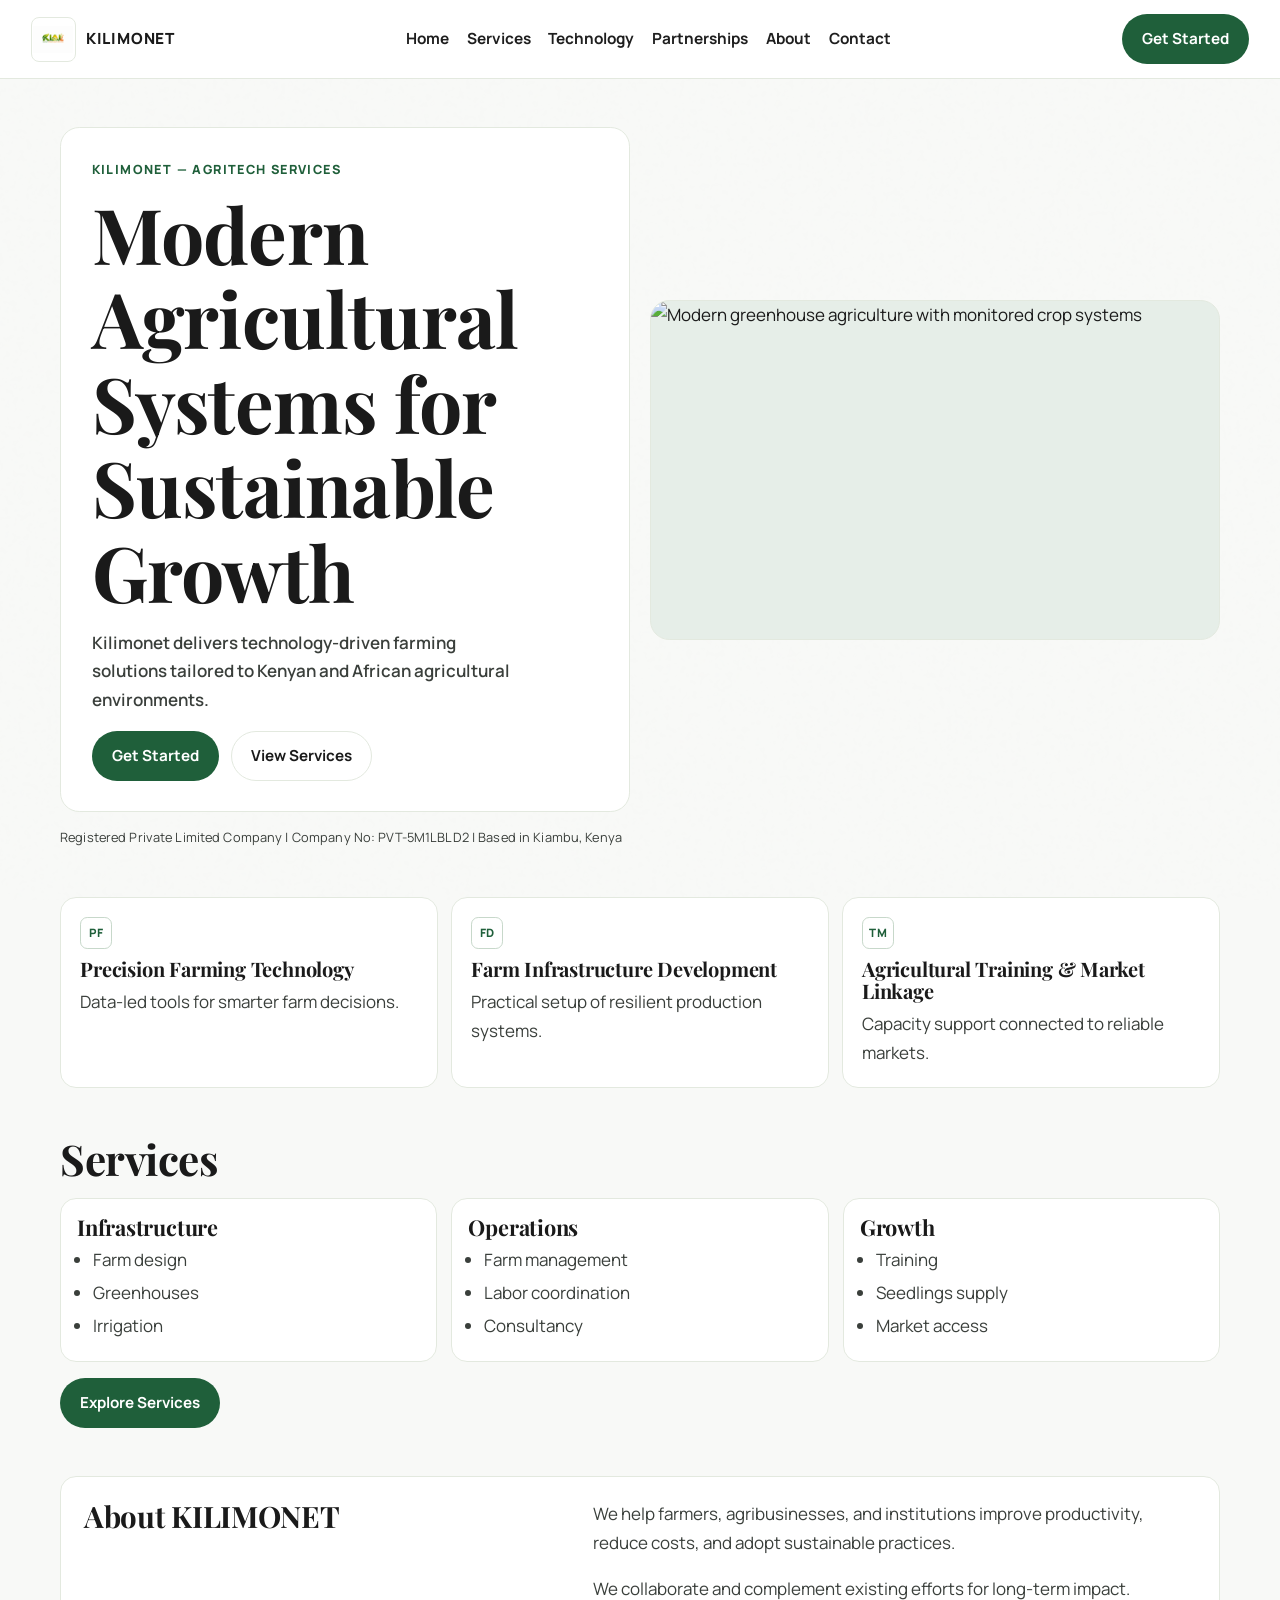
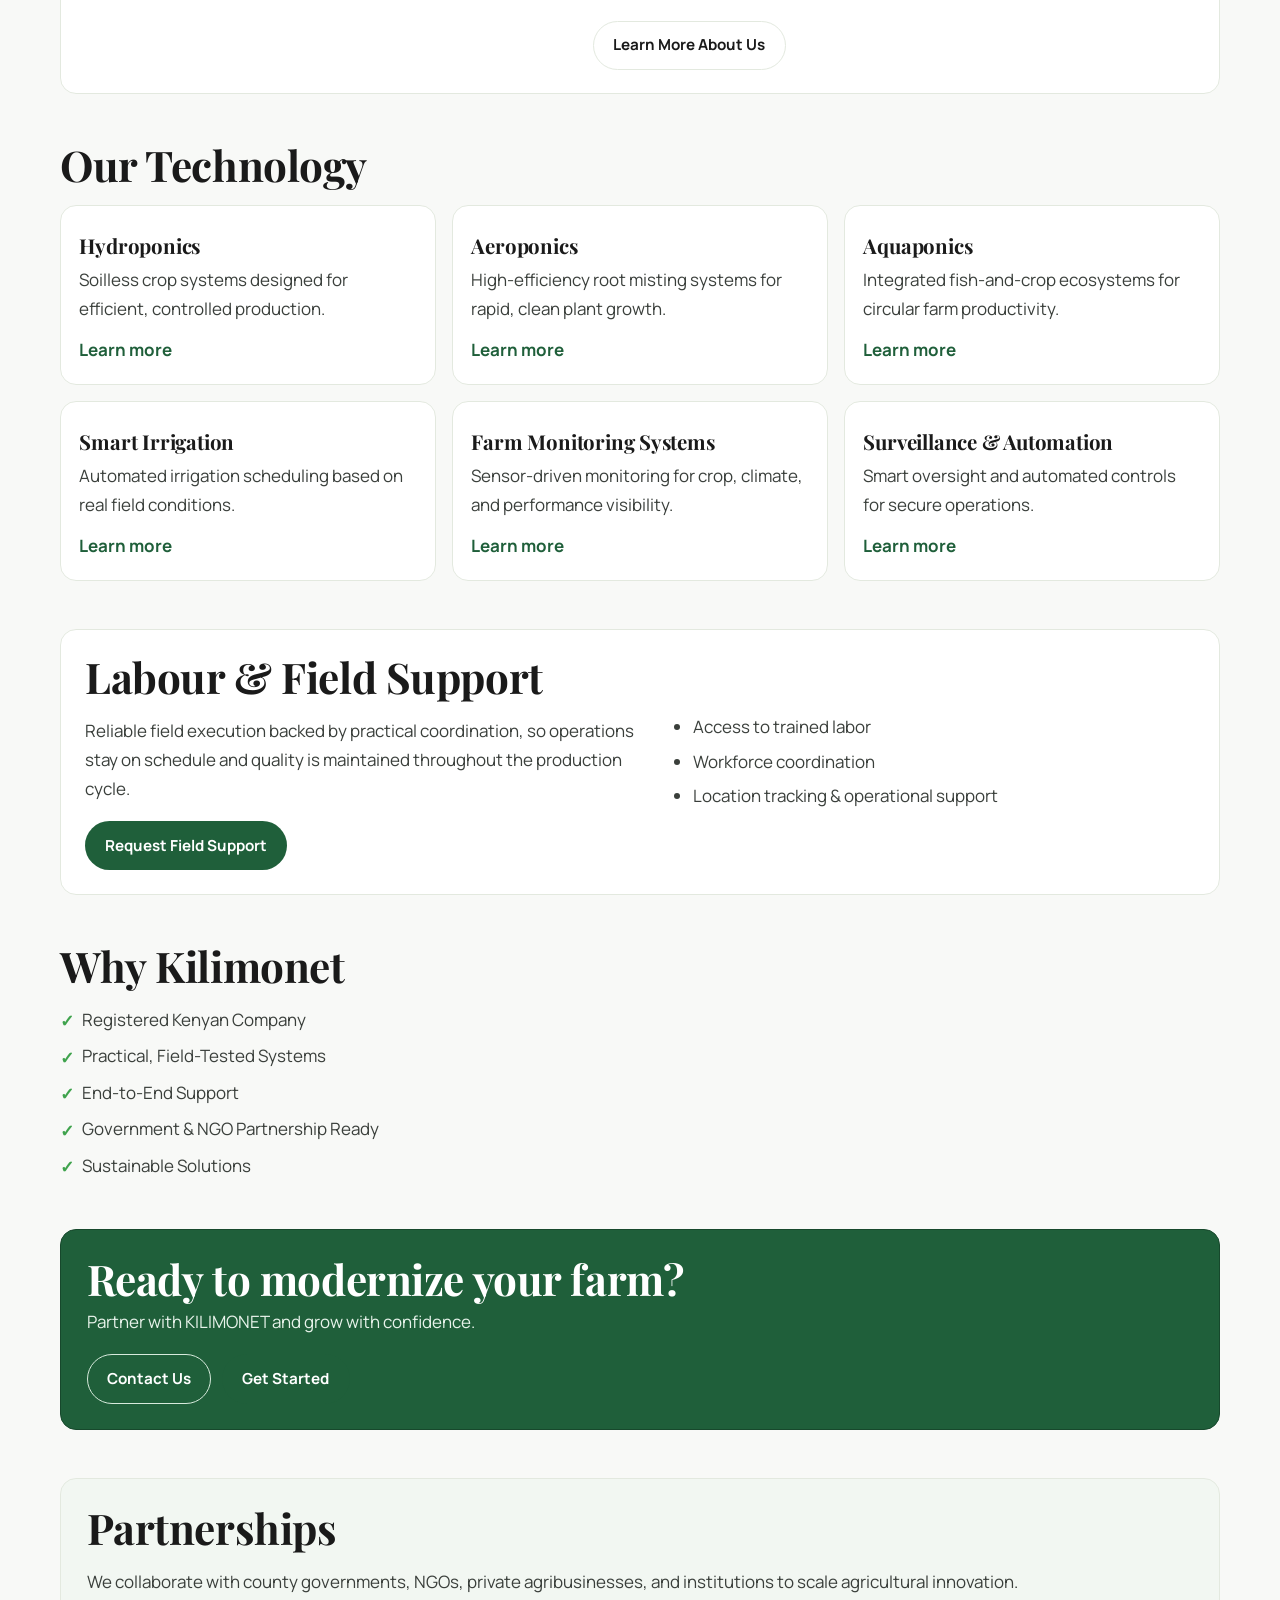
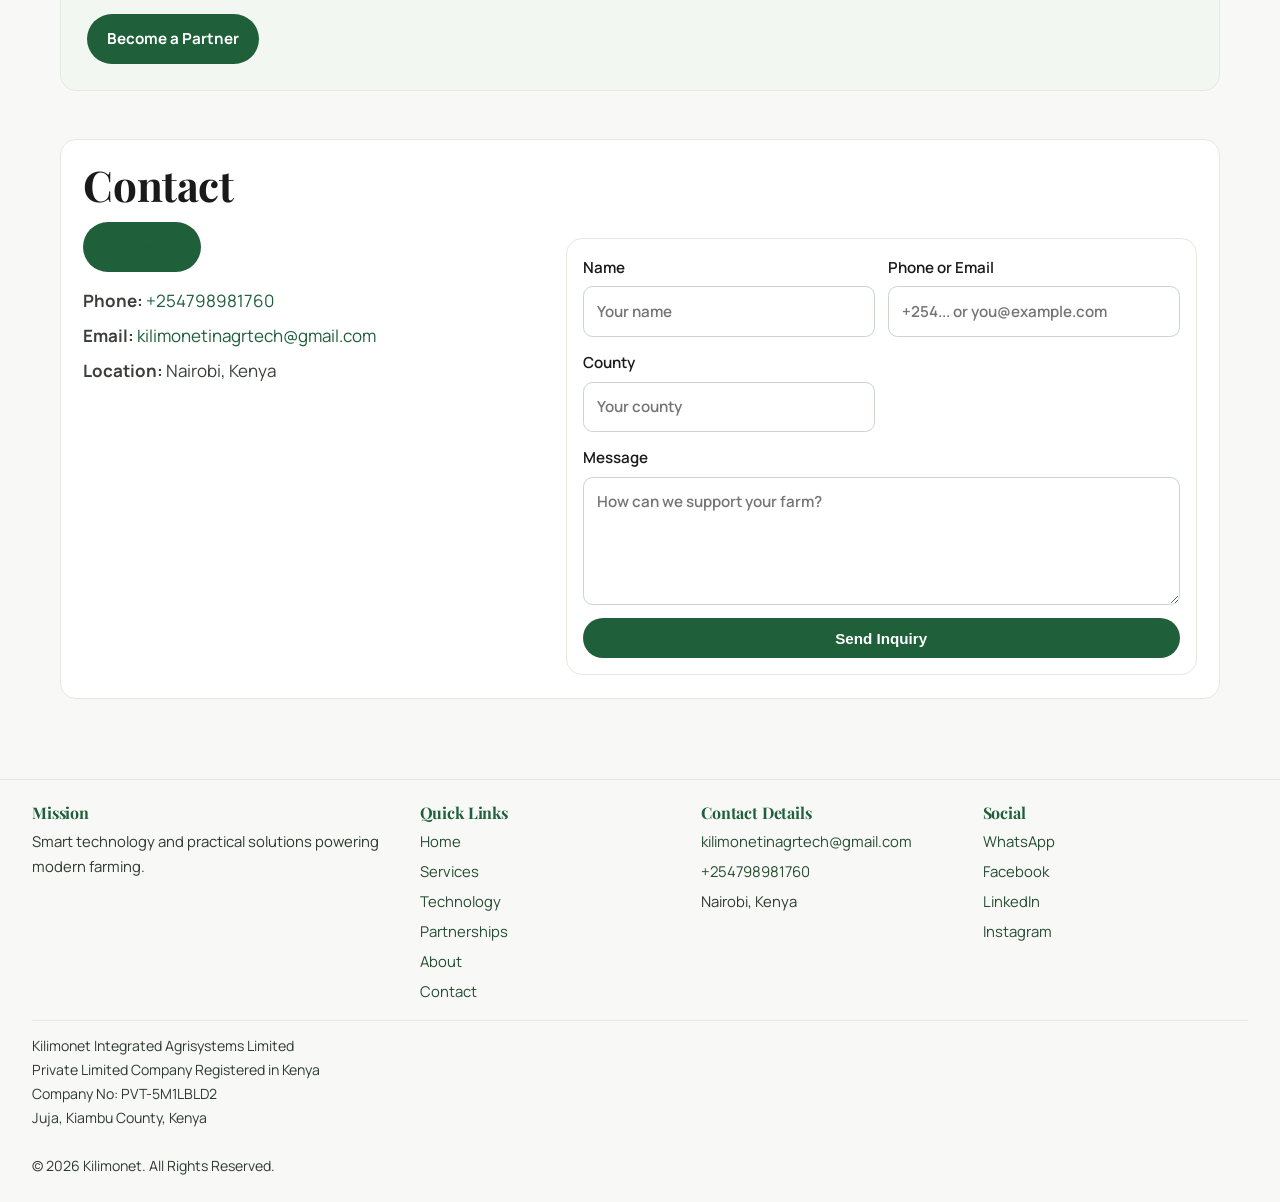
==== index.html @ 145b1c63 "project ready" ====
<!doctype html>
<html lang="en">
<head>
  <meta charset="UTF-8" />
  <meta name="viewport" content="width=device-width, initial-scale=1.0" />
  <title>Kilimonet Integrated Agrisystems Limited</title>
  <meta
    name="description"
    content="Kilimonet Integrated Agrisystems Limited delivers integrated agribusiness solutions, modern farming support, and value-chain services across East Africa."
  />
  <link rel="icon" type="image/png" href="kilimonet.logo.png" />
  <link rel="shortcut icon" type="image/png" href="kilimonet.logo.png" />
  <link rel="apple-touch-icon" href="kilimonet.logo.png" />
  <link rel="preconnect" href="https://fonts.googleapis.com" />
  <link rel="preconnect" href="https://fonts.gstatic.com" crossorigin />
  <link
    href="https://fonts.googleapis.com/css2?family=Manrope:wght@400;500;700;800&family=Playfair+Display:wght@600;700&display=swap"
    rel="stylesheet"
  />
  <link rel="stylesheet" href="styles.css" />
</head>
<body>
  <div class="grain"></div>

  <header class="site-header">
    <a class="brand" href="#top" aria-label="Kilimonet home">
      <img class="brand-logo" src="kilimonet.logo.png" alt="Kilimonet Integrated Agrisystems Limited logo" />
      <span class="brand-name">KILIMONET</span>
    </a>
    <nav class="nav" id="main-nav">
      <a href="#top">Home</a>
      <a href="services.html">Services</a>
      <a href="technology.html">Technology</a>
      <a href="partnerships.html">Partnerships</a>
      <a href="about.html">About</a>
      <a href="contact.html">Contact</a>
    </nav>
    <div class="header-controls">
      <a href="intake.html" class="btn btn-primary header-cta">Get Started</a>
      <button class="menu-toggle" aria-label="Toggle navigation" aria-expanded="false" type="button">&#9776;</button>
    </div>
  </header>

  <main id="top">
    <section class="hero reveal">
      <div class="hero-copy">
        <p class="eyebrow">KILIMONET &mdash; Agritech Services</p>
        <h1>Modern Agricultural Systems for Sustainable Growth</h1>
        <p class="lead">Kilimonet delivers technology-driven farming solutions tailored to Kenyan and African agricultural environments.</p>
        <div class="hero-actions">
          <a href="intake.html" class="btn btn-primary">Get Started</a>
          <a href="services.html" class="btn btn-secondary">View Services</a>
        </div>
      </div>
      <div class="hero-visual">
        <img
          src="https://images.unsplash.com/photo-1586771107445-d3ca888129ce?auto=format&fit=crop&w=1600&q=80"
          alt="Modern greenhouse agriculture with monitored crop systems"
        />
      </div>
    </section>

    <p class="hero-cred reveal">Registered Private Limited Company | Company No: PVT-5M1LBLD2 | Based in Kiambu, Kenya</p>

    <section class="problem-strip reveal">
      <article class="problem-card">
        <span class="mini-icon">PF</span>
        <h3>Precision Farming Technology</h3>
        <p>Data-led tools for smarter farm decisions.</p>
      </article>
      <article class="problem-card">
        <span class="mini-icon">FD</span>
        <h3>Farm Infrastructure Development</h3>
        <p>Practical setup of resilient production systems.</p>
      </article>
      <article class="problem-card">
        <span class="mini-icon">TM</span>
        <h3>Agricultural Training &amp; Market Linkage</h3>
        <p>Capacity support connected to reliable markets.</p>
      </article>
    </section>

    <section id="services" class="services-featured reveal">
      <div class="section-head">
        <h2>Services</h2>
      </div>
      <div class="service-categories">
        <article class="service-category">
          <h3>Infrastructure</h3>
          <ul>
            <li>Farm design</li>
            <li>Greenhouses</li>
            <li>Irrigation</li>
          </ul>
        </article>
        <article class="service-category">
          <h3>Operations</h3>
          <ul>
            <li>Farm management</li>
            <li>Labor coordination</li>
            <li>Consultancy</li>
          </ul>
        </article>
        <article class="service-category">
          <h3>Growth</h3>
          <ul>
            <li>Training</li>
            <li>Seedlings supply</li>
            <li>Market access</li>
          </ul>
        </article>
      </div>
      <div class="cta-row">
        <a href="services.html" class="btn btn-primary">Explore Services</a>
      </div>
    </section>

    <section id="about" class="about-preview reveal">
      <div>
        <h2>About KILIMONET</h2>
      </div>
      <div>
        <p>
          We help farmers, agribusinesses, and institutions improve productivity, reduce costs, and
          adopt sustainable practices.
        </p>
        <p>
          We collaborate and complement existing efforts for long-term impact.
        </p>
        <a href="partnerships.html" class="btn btn-secondary">Learn More About Us</a>
      </div>
    </section>

    <section id="technology" class="tech-solutions reveal">
      <div class="section-head">
        <h2>Our Technology</h2>
      </div>
      <div class="tech-grid">
        <article class="tech-card">
          <h3>Hydroponics</h3>
          <p>Soilless crop systems designed for efficient, controlled production.</p>
          <a href="contact.html">Learn more</a>
        </article>
        <article class="tech-card">
          <h3>Aeroponics</h3>
          <p>High-efficiency root misting systems for rapid, clean plant growth.</p>
          <a href="contact.html">Learn more</a>
        </article>
        <article class="tech-card">
          <h3>Aquaponics</h3>
          <p>Integrated fish-and-crop ecosystems for circular farm productivity.</p>
          <a href="contact.html">Learn more</a>
        </article>
        <article class="tech-card">
          <h3>Smart Irrigation</h3>
          <p>Automated irrigation scheduling based on real field conditions.</p>
          <a href="contact.html">Learn more</a>
        </article>
        <article class="tech-card">
          <h3>Farm Monitoring Systems</h3>
          <p>Sensor-driven monitoring for crop, climate, and performance visibility.</p>
          <a href="contact.html">Learn more</a>
        </article>
        <article class="tech-card">
          <h3>Surveillance &amp; Automation</h3>
          <p>Smart oversight and automated controls for secure operations.</p>
          <a href="contact.html">Learn more</a>
        </article>
      </div>
    </section>

    <section id="labour" class="labour-highlight reveal">
      <div>
        <h2>Labour &amp; Field Support</h2>
        <p>
          Reliable field execution backed by practical coordination, so operations stay on schedule
          and quality is maintained throughout the production cycle.
        </p>
        <a href="labour.html" class="btn btn-primary">Request Field Support</a>
      </div>
      <ul>
        <li>Access to trained labor</li>
        <li>Workforce coordination</li>
        <li>Location tracking &amp; operational support</li>
      </ul>
    </section>

    <section class="proof-section reveal">
      <div class="section-head">
        <h2>Why Kilimonet</h2>
      </div>
      <ul class="proof-list">
        <li>Registered Kenyan Company</li>
        <li>Practical, Field-Tested Systems</li>
        <li>End-to-End Support</li>
        <li>Government &amp; NGO Partnership Ready</li>
        <li>Sustainable Solutions</li>
      </ul>
    </section>

    <section class="final-cta reveal">
      <h2>Ready to modernize your farm?</h2>
      <p>Partner with KILIMONET and grow with confidence.</p>
      <div class="cta-row">
        <a href="contact.html" class="btn btn-secondary">Contact Us</a>
        <a href="intake.html" class="btn btn-primary">Get Started</a>
      </div>
    </section>

    <section id="partnerships" class="panel reveal">
      <h2>Partnerships</h2>
      <p>
        We collaborate with county governments, NGOs, private agribusinesses, and institutions to
        scale agricultural innovation.
      </p>
      <a href="partnerships.html" class="btn btn-primary">Become a Partner</a>
    </section>

    <section id="contact" class="contact-strip reveal">
      <div class="section-head">
        <h2>Contact</h2>
      </div>
      <div class="contact-strip-grid">
        <div class="contact-points">
          <a class="btn btn-primary whatsapp-btn" href="https://wa.me/254798981760" target="_blank" rel="noreferrer">WhatsApp</a>
          <p><strong>Phone:</strong> <a href="tel:+254798981760">+254798981760</a></p>
          <p><strong>Email:</strong> <a href="mailto:kilimonetinagrtech@gmail.com">kilimonetinagrtech@gmail.com</a></p>
          <p><strong>Location:</strong> Nairobi, Kenya</p>
        </div>
        <form class="contact-form mini" action="#" method="post">
          <label>
            Name
            <input type="text" name="name" placeholder="Your name" required />
          </label>
          <label>
            Phone or Email
            <input type="text" name="phone_or_email" placeholder="+254... or you@example.com" required />
          </label>
          <label>
            County
            <input type="text" name="county" placeholder="Your county" required />
          </label>
          <label>
            Message
            <textarea name="message" rows="4" placeholder="How can we support your farm?" required></textarea>
          </label>
          <button type="submit" class="btn btn-primary">Send Inquiry</button>
        </form>
      </div>
    </section>
  </main>

  <footer class="site-footer">
    <div class="footer-grid">
      <section class="footer-block">
        <h3>Mission</h3>
        <p>Smart technology and practical solutions powering modern farming.</p>
      </section>
      <section class="footer-block">
        <h3>Quick Links</h3>
        <ul class="footer-links">
          <li><a href="#top">Home</a></li>
          <li><a href="services.html">Services</a></li>
          <li><a href="technology.html">Technology</a></li>
          <li><a href="partnerships.html">Partnerships</a></li>
          <li><a href="about.html">About</a></li>
          <li><a href="contact.html">Contact</a></li>
        </ul>
      </section>
      <section class="footer-block">
        <h3>Contact Details</h3>
        <ul class="footer-links">
          <li><a href="mailto:kilimonetinagrtech@gmail.com">kilimonetinagrtech@gmail.com</a></li>
          <li><a href="tel:+254798981760">+254798981760</a></li>
          <li>Nairobi, Kenya</li>
        </ul>
      </section>
      <section class="footer-block">
        <h3>Social</h3>
        <ul class="footer-links">
          <li><a href="https://wa.me/254798981760" target="_blank" rel="noreferrer">WhatsApp</a></li>
          <li><a href="https://facebook.com/" target="_blank" rel="noreferrer">Facebook</a></li>
          <li><a href="https://linkedin.com/" target="_blank" rel="noreferrer">LinkedIn</a></li>
          <li><a href="https://instagram.com/" target="_blank" rel="noreferrer">Instagram</a></li>
        </ul>
      </section>
    </div>
    <p class="copyright">Kilimonet Integrated Agrisystems Limited<br />Private Limited Company Registered in Kenya<br />Company No: PVT-5M1LBLD2<br />Juja, Kiambu County, Kenya<br /><br />© 2026 Kilimonet. All Rights Reserved.</p>
  </footer>

  <script src="script.js"></script>
</body>
</html>
---- styles.css ----
:root {
  --bg: #F8F9F7;
  --bg-soft: #ffffff;
  --ink: #1A1A1A;
  --muted: #3a3f3b;
  --accent: #1F5F3A;
  --accent-deep: #1F5F3A;
  --accent-warm: #F4A300;
  --accent-soft: #3FA34D;
  --line: #e3e9df;
  --card: #ffffff;
  --white: #ffffff;
  --white-soft: #ffffffeb;
  --text-strong: #1e1e1e;
  --text-subtle: #3f533d;
  --text-emphasis: #2f4f38;
  --text-meta: #4e5d50;
  --footer-text: #2d3a2f;
  --footer-link: #264c32;
  --selection-bg: #d8eadb;
  --focus-ring: #2a7f45;
  --surface-mint: #e6eee8;
  --line-soft: #e5ebdf;
  --line-contrast: #c7d8ca;
  --chip-line: #cfe0d2;
  --input-line: #c9d6cc;
  --cta-strong-border: #17482c;
  --cta-soft-text: #e8f3eb;
  --cta-soft-line: #d7eadc;
  --success-bg: #eef5ef;
  --radius-sm: 0.82rem;
  --radius-md: 1rem;
  --radius-lg: 1.2rem;
  --shadow-sm: none;
  --shadow-md: none;
  --shadow-lg: none;
}

* {
  box-sizing: border-box;
}

html,
body {
  margin: 0;
  min-height: 100%;
  scroll-behavior: smooth;
}

body {
  font-family: "Manrope", sans-serif;
  font-size: 17px;
  color: var(--ink);
  background: var(--bg);
  line-height: 1.7;
  overflow-x: hidden;
  text-rendering: optimizeLegibility;
  -webkit-font-smoothing: antialiased;
}

::selection {
  background: var(--selection-bg);
  color: var(--ink);
}

.grain {
  position: fixed;
  inset: 0;
  pointer-events: none;
  opacity: 0.04;
  background-image: url("data:image/svg+xml,%3Csvg viewBox='0 0 160 160' xmlns='http://www.w3.org/2000/svg'%3E%3Cfilter id='n'%3E%3CfeTurbulence type='fractalNoise' baseFrequency='0.82' numOctaves='2' stitchTiles='stitch'/%3E%3C/filter%3E%3Crect width='160' height='160' filter='url(%23n)' opacity='0.23'/%3E%3C/svg%3E");
  z-index: -1;
}

.site-header {
  position: sticky;
  top: 0;
  z-index: 30;
  display: flex;
  align-items: center;
  justify-content: space-between;
  gap: 1rem;
  padding: 0.9rem clamp(1rem, 2.4vw, 2.6rem);
  backdrop-filter: blur(10px);
  background: var(--white-soft);
  border-bottom: 1px solid var(--line);
  transition: box-shadow 0.24s ease, background 0.24s ease;
}

.site-header.scrolled {
  box-shadow: none;
}

.brand {
  display: flex;
  align-items: center;
  gap: 0.65rem;
  text-decoration: none;
  color: var(--ink);
}

.brand-logo {
  width: clamp(2rem, 5vw, 2.8rem);
  height: clamp(2rem, 5vw, 2.8rem);
  object-fit: contain;
  border-radius: 0.5rem;
  border: 1px solid var(--line);
  background: var(--white);
  padding: 0.08rem;
}

.brand-name {
  font-size: clamp(0.92rem, 1.2vw, 1.05rem);
  font-weight: 800;
  letter-spacing: 0.05em;
}

.nav {
  display: flex;
  gap: clamp(0.65rem, 1.4vw, 1.2rem);
}

.nav a {
  text-decoration: none;
  color: var(--text-strong);
  font-weight: 700;
  font-size: 0.96rem;
  position: relative;
  transition: color 0.22s ease;
}

.nav a::after {
  content: "";
  position: absolute;
  left: 0;
  bottom: -0.2rem;
  width: 100%;
  height: 2px;
  background: var(--accent-soft);
  transform: scaleX(0);
  transform-origin: left;
  transition: transform 0.24s ease;
}

.nav a:hover {
  color: var(--accent-deep);
}

.nav a:hover::after,
.nav a:focus-visible::after {
  transform: scaleX(1);
}

.header-controls {
  display: flex;
  align-items: center;
  gap: 0.55rem;
}

.menu-toggle {
  display: none;
}

main {
  width: min(1160px, 92vw);
  margin: 0 auto;
  padding: 3rem 0 5rem;
}

h1,
h2,
h3 {
  font-family: "Playfair Display", serif;
  margin: 0;
  line-height: 1.1;
  letter-spacing: -0.01em;
}

h2 {
  font-size: clamp(1.8rem, 3.3vw, 3rem);
}

h3 {
  font-size: clamp(1.08rem, 1.7vw, 1.4rem);
}

.hero {
  display: grid;
  grid-template-columns: 1fr 1fr;
  gap: 1.3rem;
  align-items: center;
}

.hero-copy {
  background: var(--card);
  border: 1px solid var(--line);
  border-radius: var(--radius-lg);
  padding: clamp(1.4rem, 2.4vw, 2.3rem);
  box-shadow: none;
}

.eyebrow {
  margin: 0;
  text-transform: uppercase;
  letter-spacing: 0.11em;
  color: var(--accent-deep);
  font-size: 0.79rem;
  font-weight: 800;
}

h1 {
  margin-top: 0.65rem;
  font-size: clamp(2.4rem, 6vw, 5rem);
  max-width: 13ch;
}

.lead {
  margin: 0.95rem 0 0.35rem;
  color: var(--muted);
  font-weight: 600;
  max-width: 38ch;
}

.tagline {
  margin: 0;
  color: var(--text-subtle);
  max-width: 44ch;
}

.hero-actions {
  display: flex;
  flex-wrap: wrap;
  gap: 0.75rem;
  margin-top: 1rem;
}

.hero-cred {
  margin-top: 0.9rem;
  font-size: 0.8rem;
  color: var(--muted);
  letter-spacing: 0.01em;
}

.btn {
  text-decoration: none;
  border: 1px solid transparent;
  border-radius: 999px;
  padding: 0.68rem 1.2rem;
  font-weight: 700;
  font-size: 0.95rem;
  transition: transform 0.25s ease, box-shadow 0.25s ease, background-color 0.25s ease, border-color 0.25s ease;
  display: inline-flex;
  align-items: center;
  justify-content: center;
}

.btn:hover {
  transform: translateY(-2px);
}

.btn:focus-visible,
.nav a:focus-visible,
input:focus-visible,
textarea:focus-visible,
select:focus-visible {
  outline: 2px solid var(--focus-ring);
  outline-offset: 2px;
}

.btn-primary {
  background: var(--accent);
  color: var(--white);
  box-shadow: none;
}

.btn-secondary {
  border-color: var(--line);
  color: var(--ink);
  background: var(--white);
}

.btn-secondary:hover {
  border-color: var(--line-contrast);
  background: var(--white);
}

.trust-chips {
  list-style: none;
  margin: 1rem 0 0;
  padding: 0;
  display: flex;
  flex-wrap: wrap;
  gap: 0.5rem;
}

.trust-chips li {
  font-size: 0.82rem;
  font-weight: 700;
  color: var(--accent-deep);
  border: 1px solid var(--chip-line);
  border-radius: 999px;
  padding: 0.35rem 0.7rem;
  background: var(--white);
}

.hero-visual {
  border-radius: var(--radius-lg);
  overflow: hidden;
  border: 1px solid var(--line);
  min-height: 340px;
  background: var(--surface-mint);
  box-shadow: none;
}

.hero-visual img {
  width: 100%;
  height: 100%;
  object-fit: cover;
  display: block;
  transition: transform 0.6s ease;
}

.hero-visual:hover img {
  transform: none;
}

.problem-strip,
.services-featured,
.about-preview,
.tech-solutions,
.labour-highlight,
.proof-section,
.final-cta,
.contact-strip,
.panel,
.contact {
  margin-top: 3rem;
}

.problem-strip {
  display: grid;
  grid-template-columns: repeat(3, minmax(0, 1fr));
  gap: 0.8rem;
}

.problem-card {
  background: var(--card);
  border: 1px solid var(--line);
  border-radius: var(--radius-md);
  padding: 1.2rem;
  box-shadow: none;
  transition: border-color 0.24s ease;
}

.problem-card:hover {
  transform: none;
  border-color: var(--line-contrast);
}

.problem-card h3 {
  font-size: 1.25rem;
  margin-top: 0.55rem;
}

.problem-card p {
  margin: 0.5rem 0 0;
  color: var(--muted);
}

.mini-icon {
  width: 2rem;
  height: 2rem;
  border-radius: 0.45rem;
  border: 1px solid var(--line-contrast);
  color: var(--accent-deep);
  font-size: 0.72rem;
  font-weight: 800;
  display: inline-flex;
  align-items: center;
  justify-content: center;
  letter-spacing: 0.03em;
}

.services-grid {
  margin-top: 1rem;
  display: grid;
  grid-template-columns: 1fr 1fr;
  gap: 0.85rem;
}

.service-categories {
  margin-top: 1rem;
  display: grid;
  grid-template-columns: repeat(3, minmax(0, 1fr));
  gap: 0.9rem;
}

.service-category {
  background: var(--card);
  border: 1px solid var(--line);
  border-radius: var(--radius-md);
  padding: 1rem;
}

.service-category h3 {
  margin-bottom: 0.45rem;
}

.service-category ul {
  margin: 0;
  padding-left: 1rem;
  color: var(--muted);
}

.service-category li {
  margin: 0.26rem 0;
}

.service-group {
  background: var(--card);
  border: 1px solid var(--line);
  border-radius: var(--radius-md);
  padding: 0.9rem 1rem;
  box-shadow: none;
  transition: border-color 0.24s ease;
}

.service-group:hover {
  transform: none;
  border-color: var(--line-contrast);
}

.service-group summary {
  list-style: none;
  cursor: default;
  font-family: "Playfair Display", serif;
  font-size: 1.32rem;
  font-weight: 700;
}

.service-group summary::-webkit-details-marker {
  display: none;
}

.service-group ul {
  margin: 0.65rem 0 0;
  padding-left: 1.1rem;
  color: var(--muted);
}

.service-group-wide {
  grid-column: 1 / -1;
}

.about-preview {
  display: grid;
  grid-template-columns: 0.9fr 1.1fr;
  gap: 1rem;
  background: var(--card);
  border: 1px solid var(--line);
  border-radius: var(--radius-md);
  padding: clamp(1rem, 1.8vw, 1.5rem);
  box-shadow: none;
}

.about-preview h2 {
  font-size: clamp(1.35rem, 2.3vw, 2rem);
}

.about-preview p {
  margin-top: 0;
  color: var(--muted);
}

.tech-solutions .section-head p {
  margin: 0.5rem 0 0;
  color: var(--muted);
}

.tech-grid {
  margin-top: 1rem;
  display: grid;
  grid-template-columns: repeat(3, minmax(0, 1fr));
  gap: 1rem;
}

.tech-card {
  background: var(--card);
  border: 1px solid var(--line);
  border-radius: var(--radius-md);
  padding: 1.15rem;
  box-shadow: none;
  transition: border-color 0.24s ease;
}

.tech-card:hover {
  transform: none;
  border-color: var(--line-contrast);
}

.tech-icon {
  width: 2.2rem;
  height: 2.2rem;
  border-radius: 0.55rem;
  display: inline-flex;
  align-items: center;
  justify-content: center;
  background: var(--accent);
  color: var(--white);
  font-size: 0.8rem;
  font-weight: 800;
}

.tech-card h3 {
  margin-top: 0.7rem;
  font-size: 1.28rem;
}

.tech-card p {
  margin: 0.5rem 0 0.8rem;
  color: var(--muted);
}

.tech-card a {
  color: var(--accent-deep);
  font-weight: 700;
  text-decoration: none;
}

.cta-row {
  margin-top: 1rem;
  display: flex;
  flex-wrap: wrap;
  gap: 0.7rem;
}

.labour-highlight {
  display: grid;
  grid-template-columns: 1.05fr 0.95fr;
  gap: 1rem;
  background: var(--white);
  border: 1px solid var(--line);
  border-radius: var(--radius-md);
  padding: clamp(1rem, 2vw, 1.5rem);
}

.labour-highlight p {
  color: var(--muted);
}

.labour-highlight ul {
  margin: 0;
  padding-left: 1.1rem;
  color: var(--muted);
  align-self: center;
}

.labour-highlight li {
  margin: 0.35rem 0;
}

.proof-grid {
  margin-top: 1rem;
  display: grid;
  grid-template-columns: repeat(5, minmax(0, 1fr));
  gap: 0.75rem;
}

.proof-list {
  list-style: none;
  margin: 1rem 0 0;
  padding: 0;
  display: grid;
  gap: 0.48rem;
}

.proof-list li {
  position: relative;
  padding-left: 1.35rem;
  color: var(--muted);
}

.proof-list li::before {
  content: "\2713";
  position: absolute;
  left: 0;
  top: 0.08rem;
  color: var(--accent-soft);
  font-weight: 800;
}

.proof-card {
  background: var(--card);
  border: 1px solid var(--line);
  border-radius: var(--radius-sm);
  padding: 0.8rem 0.9rem 0.8rem 2rem;
  color: var(--text-emphasis);
  font-weight: 700;
  position: relative;
}

.proof-card::before {
  content: "\2713";
  position: absolute;
  left: 0.75rem;
  top: 0.76rem;
  color: var(--accent-deep);
  font-weight: 800;
}

.final-cta {
  background: var(--accent);
  border-radius: 1rem;
  border: 1px solid var(--cta-strong-border);
  padding: clamp(1rem, 2vw, 1.6rem);
  color: var(--white);
}

.final-cta h2 {
  max-width: 24ch;
}

.final-cta p {
  margin-top: 0.4rem;
  color: var(--cta-soft-text);
}

.final-cta .btn-secondary {
  border-color: var(--cta-soft-line);
  color: var(--white);
  background: transparent;
}

.contact-strip {
  background: var(--card);
  border: 1px solid var(--line);
  border-radius: var(--radius-md);
  padding: clamp(1rem, 2vw, 1.4rem);
  box-shadow: none;
}

.contact-strip-grid {
  margin-top: 0.85rem;
  display: grid;
  grid-template-columns: 0.85fr 1.15fr;
  gap: 1rem;
  align-items: start;
}

.contact-points p {
  margin: 0.4rem 0;
  color: var(--muted);
}

.contact-points a {
  color: var(--accent-deep);
  text-decoration: none;
}

.whatsapp-btn {
  margin-bottom: 0.55rem;
}

.panel,
.contact-form {
  background: var(--card);
  border: 1px solid var(--line);
  border-radius: var(--radius-md);
  box-shadow: none;
}

.panel {
  padding: clamp(1rem, 2vw, 1.6rem);
}

.panel p,
.contact > p {
  color: var(--muted);
}

#partnerships.panel {
  background: #f2f7f2;
}

.contact-form {
  margin-top: 1rem;
  padding: 1rem;
  display: grid;
  grid-template-columns: 1fr 1fr;
  gap: 0.8rem;
}

.contact-form label {
  display: grid;
  gap: 0.35rem;
  font-size: 0.95rem;
  font-weight: 600;
}

.contact-form label:last-of-type,
.contact-form button {
  grid-column: 1 / -1;
}

input,
textarea {
  font: inherit;
  width: 100%;
  padding: 0.72rem 0.82rem;
  border-radius: 0.6rem;
  border: 1px solid var(--input-line);
  background: var(--white);
  transition: border-color 0.2s ease, box-shadow 0.2s ease;
}

input:focus,
textarea:focus {
  outline: 2px solid var(--accent-soft);
  outline-offset: 1px;
  border-color: var(--accent-soft);
  box-shadow: none;
}

.site-footer {
  border-top: 1px solid var(--line);
  padding: 1.5rem clamp(1rem, 2.5vw, 2.6rem);
  color: var(--footer-text);
  font-size: 0.93rem;
  background: var(--bg);
}

.footer-grid {
  display: grid;
  grid-template-columns: 1.4fr 1fr 1fr 1fr;
  gap: 1rem;
}

.footer-block h3 {
  font-family: "Playfair Display", serif;
  margin: 0 0 0.45rem;
  font-size: 1rem;
  color: var(--accent-deep);
}

.footer-block p {
  margin: 0;
}

.footer-links {
  list-style: none;
  margin: 0;
  padding: 0;
  display: grid;
  gap: 0.3rem;
}

.footer-links a {
  text-decoration: none;
  color: var(--footer-link);
}

.footer-links a:hover {
  color: var(--accent-deep);
}

.copyright {
  border-top: 1px solid var(--line-soft);
  margin: 1rem 0 0;
  padding-top: 0.8rem;
  font-size: 0.88rem;
}

.company-meta {
  display: inline-block;
  margin-top: 0.22rem;
  font-size: 0.76rem;
  color: var(--text-meta);
  letter-spacing: 0.01em;
}

.reveal {
  opacity: 0;
  transform: translateY(16px);
  transition: opacity 0.55s ease, transform 0.55s ease;
}

.reveal.visible {
  opacity: 1;
  transform: translateY(0);
}

@media (prefers-reduced-motion: reduce) {
  *,
  *::before,
  *::after {
    animation-duration: 0.01ms !important;
    animation-iteration-count: 1 !important;
    transition-duration: 0.01ms !important;
    scroll-behavior: auto !important;
  }
}

@media (max-width: 980px) {
  body {
    font-size: 16px;
    line-height: 1.65;
  }

  main {
    padding: 2.2rem 0 3.5rem;
  }

  .hero,
  .problem-strip,
  .services-grid,
  .service-categories,
  .about-preview,
  .tech-grid,
  .labour-highlight,
  .proof-grid,
  .contact-strip-grid,
  .contact-form,
  .footer-grid {
    grid-template-columns: 1fr;
  }

  .site-header {
    position: sticky;
    padding: 0.75rem 0.95rem;
    gap: 0.55rem;
  }

  .brand-name {
    max-width: 12ch;
    font-size: 0.72rem;
    letter-spacing: 0.03em;
  }

.menu-toggle {
    display: inline-flex;
    align-items: center;
    justify-content: center;
    border: 1px solid var(--line);
    background: var(--white);
    color: var(--ink);
    border-radius: 999px;
    padding: 0.35rem 0.72rem;
    font-weight: 700;
    font-size: 0.95rem;
    line-height: 1;
  }

  .nav {
    position: absolute;
    top: calc(100% + 0.5rem);
    right: 1rem;
    min-width: 200px;
    display: none;
    flex-direction: column;
    background: var(--white);
    border: 1px solid var(--line);
    border-radius: 0.8rem;
    padding: 0.65rem;
    box-shadow: none;
  }

  .nav a {
    font-size: 0.9rem;
    padding: 0.2rem 0;
  }

  .nav.open {
    display: flex;
  }

  .header-cta {
    padding: 0.42rem 0.72rem;
    font-size: 0.75rem;
  }

  h1 {
    font-size: clamp(2rem, 10.5vw, 3.1rem);
    max-width: 12ch;
  }

  h2 {
    font-size: clamp(1.55rem, 7vw, 2.15rem);
  }

  h3 {
    font-size: clamp(1.03rem, 4.7vw, 1.3rem);
  }

  .eyebrow {
    font-size: 0.7rem;
    letter-spacing: 0.1em;
  }

  .lead,
  .tagline {
    max-width: 100%;
    font-size: 0.98rem;
  }

  .problem-strip,
  .services-featured,
  .about-preview,
  .tech-solutions,
  .labour-highlight,
  .proof-section,
  .final-cta,
  .contact-strip,
  .panel,
  .contact {
    margin-top: 2rem;
  }

  .hero-visual {
    min-height: 235px;
  }

  .hero-copy,
  .problem-card,
  .service-group,
  .tech-card,
  .panel,
  .contact-strip {
    padding: 0.95rem;
    box-shadow: none;
  }

  .trust-chips li {
    font-size: 0.75rem;
    padding: 0.28rem 0.58rem;
  }

  .service-group {
    padding: 0.8rem;
  }

  .service-group summary {
    cursor: pointer;
    position: relative;
    padding-right: 1.4rem;
  }

  .service-group summary::after {
    content: "+";
    position: absolute;
    right: 0;
    top: 0;
    color: var(--accent-deep);
    font-weight: 800;
  }

  .service-group[open] summary::after {
    content: "-";
  }
}

@media (max-width: 640px) {
  main {
    width: min(1140px, 94vw);
    padding: 1.8rem 0 3rem;
  }

  .site-header {
    padding: 0.66rem 0.72rem;
  }

  .brand-logo {
    width: 1.95rem;
    height: 1.95rem;
  }

  h1 {
    font-size: clamp(1.84rem, 10vw, 2.5rem);
  }

  h2 {
    font-size: clamp(1.42rem, 8vw, 1.9rem);
  }

  .btn {
    width: 100%;
  }

  .hero-actions,
  .cta-row {
    flex-direction: column;
  }

  .footer-grid {
    gap: 0.8rem;
  }
}

@media (max-width: 430px) {
  .site-header {
    padding: 0.62rem 0.62rem;
  }

  .brand-name {
    max-width: 11ch;
    font-size: 0.69rem;
  }

  .header-controls {
    gap: 0.38rem;
  }

  .header-cta {
    padding: 0.36rem 0.6rem;
    font-size: 0.7rem;
  }

  .menu-toggle {
    padding: 0.32rem 0.58rem;
    font-size: 0.9rem;
  }

  .hero-copy,
  .problem-card,
  .service-group,
  .tech-card,
  .panel,
  .contact-strip {
    padding: 0.82rem;
  }
}

@media (max-width: 380px) {
  body {
    font-size: 15px;
  }

  h1 {
    font-size: clamp(1.68rem, 10.6vw, 2.15rem);
  }

  h2 {
    font-size: clamp(1.28rem, 8.2vw, 1.65rem);
  }

  .hero-actions,
  .cta-row {
    gap: 0.52rem;
  }

  .btn {
    font-size: 0.88rem;
    padding: 0.58rem 0.84rem;
  }

  .trust-chips li {
    font-size: 0.7rem;
    padding: 0.24rem 0.48rem;
  }
}

@media (min-width: 768px) and (max-width: 1024px) and (orientation: portrait) {
  body {
    font-size: 16.5px;
  }

  main {
    width: 93vw;
    padding: 2.5rem 0 4rem;
  }

  h1 {
    font-size: clamp(2.3rem, 5.1vw, 3.6rem);
  }

  h2 {
    font-size: clamp(1.65rem, 2.9vw, 2.35rem);
  }

  .hero {
    grid-template-columns: 1fr;
    gap: 1rem;
  }

  .hero-visual {
    min-height: 300px;
  }

  .proof-grid {
    grid-template-columns: repeat(2, minmax(0, 1fr));
  }
}
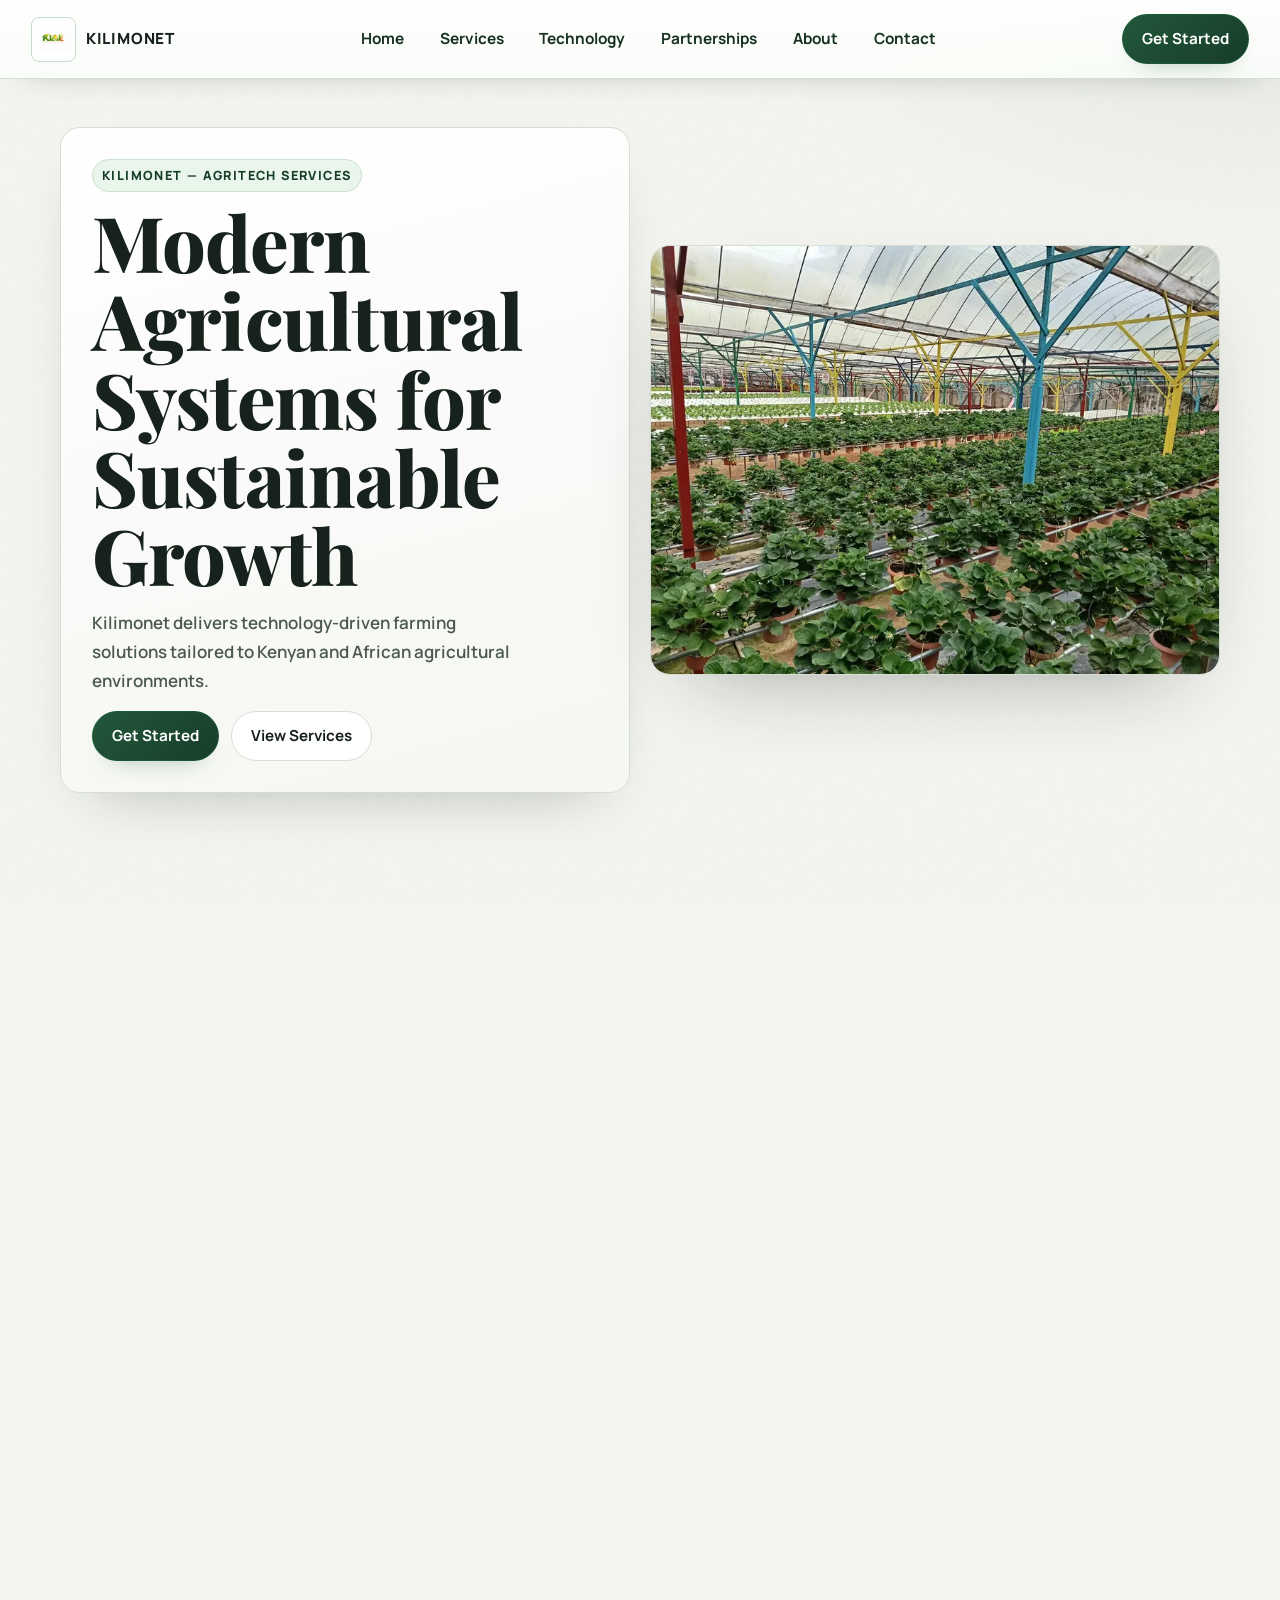
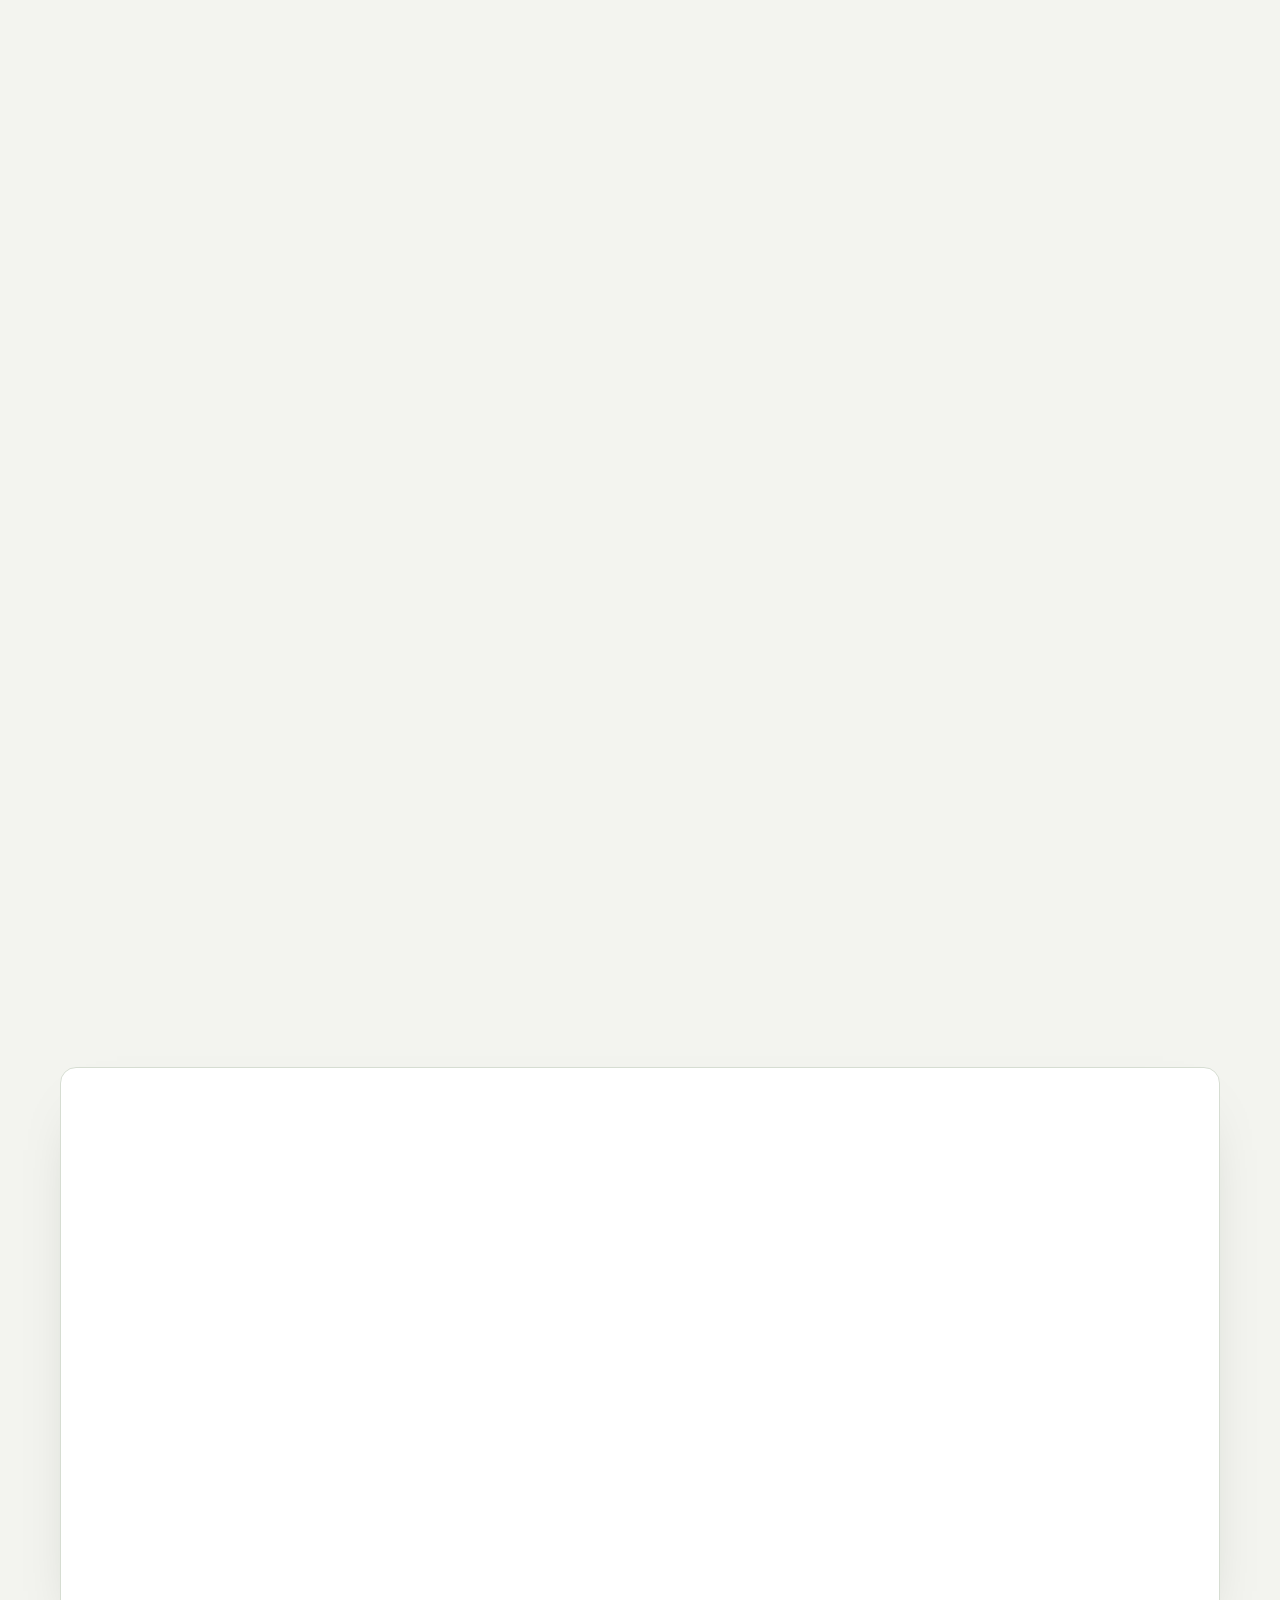
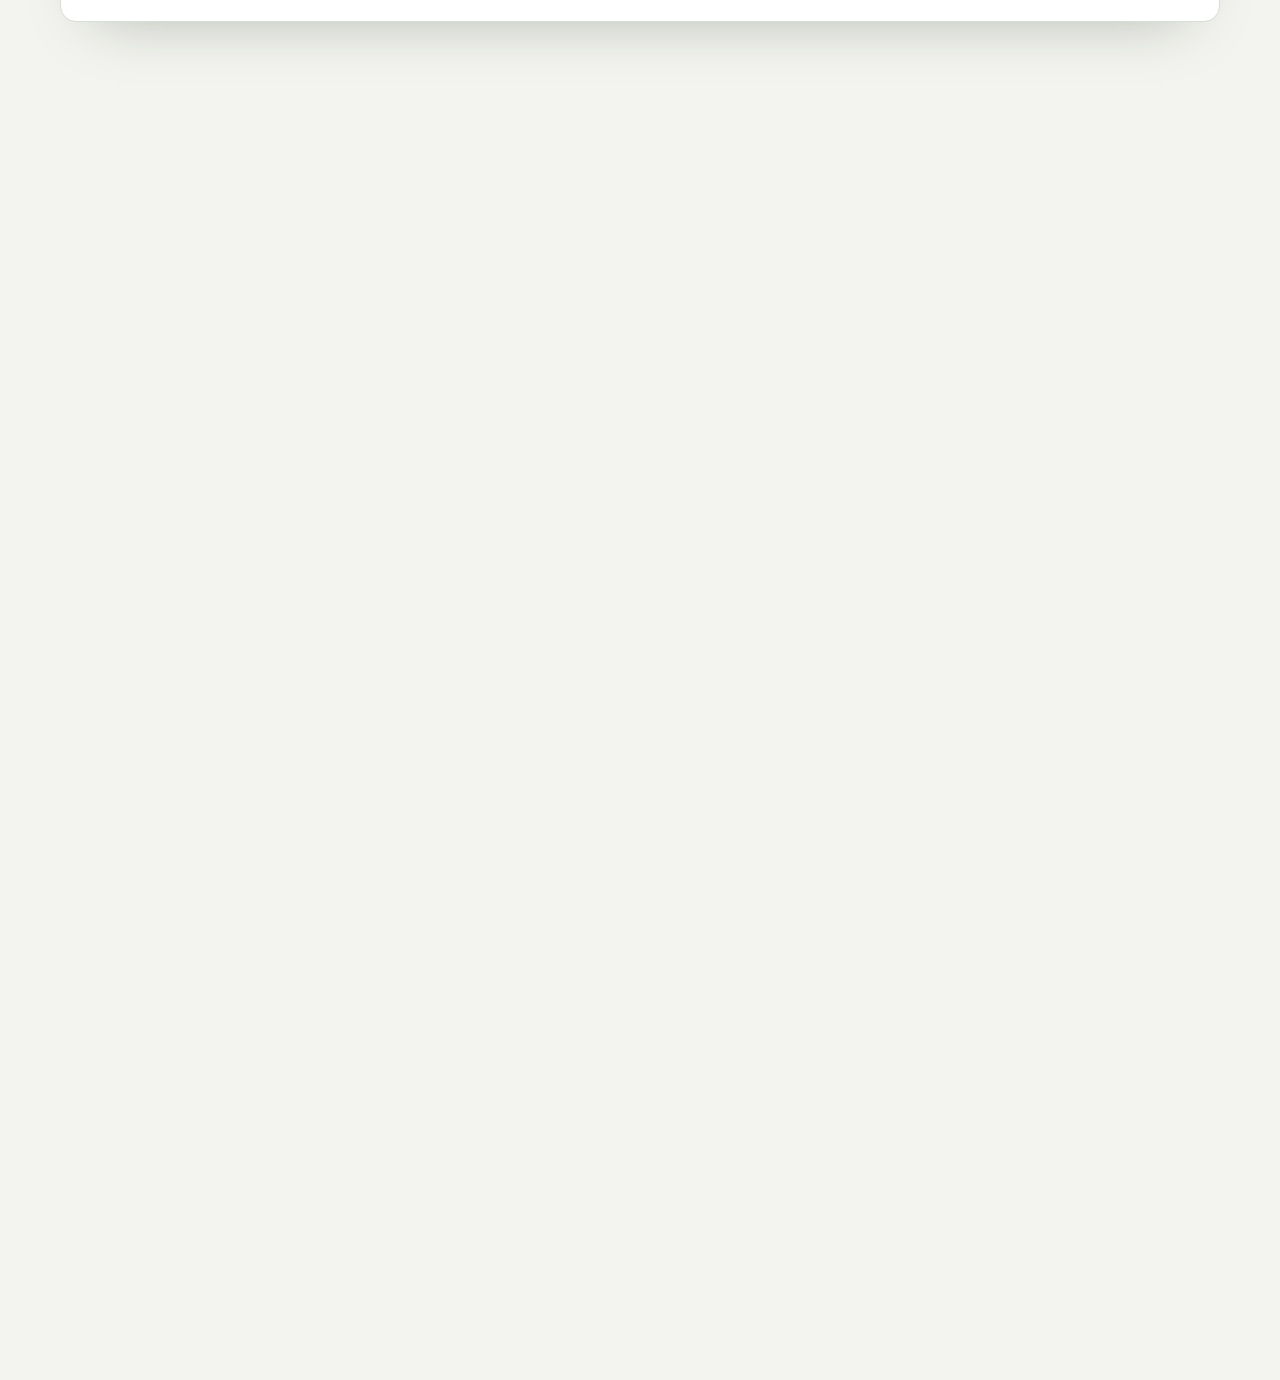
==== commit 0faa8453: "Update site content" ====
--- a/index.html
+++ b/index.html
@@ -8,23 +8,26 @@
     name="description"
     content="Kilimonet Integrated Agrisystems Limited delivers integrated agribusiness solutions, modern farming support, and value-chain services across East Africa."
   />
-  <link rel="icon" type="image/png" href="kilimonet.logo.png" />
-  <link rel="shortcut icon" type="image/png" href="kilimonet.logo.png" />
-  <link rel="apple-touch-icon" href="kilimonet.logo.png" />
+  <link rel="icon" type="image/png" href="kilimonet.icon.png" />
+  <link rel="shortcut icon" type="image/png" href="kilimonet.icon.png" />
+  <link rel="apple-touch-icon" href="kilimonet.icon.png" />
   <link rel="preconnect" href="https://fonts.googleapis.com" />
   <link rel="preconnect" href="https://fonts.gstatic.com" crossorigin />
-  <link
-    href="https://fonts.googleapis.com/css2?family=Manrope:wght@400;500;700;800&family=Playfair+Display:wght@600;700&display=swap"
-    rel="stylesheet"
-  />
-  <link rel="stylesheet" href="styles.css" />
+  <link rel="preload" as="image" href="photo-hero-greenhouse.webp" imagesrcset="photo-hero-greenhouse-800.webp 800w, photo-hero-greenhouse-1200.webp 1200w, photo-hero-greenhouse.webp 1600w" imagesizes="(max-width: 980px) 94vw, 44vw" fetchpriority="high" />
+  <link rel="preload" as="style" href="https://fonts.googleapis.com/css2?family=Manrope:wght@400;500;700;800&family=Playfair+Display:wght@600;700&display=swap" />
+  <link href="https://fonts.googleapis.com/css2?family=Manrope:wght@400;500;700;800&family=Playfair+Display:wght@600;700&display=swap" rel="stylesheet" media="print" onload="this.media='all'" />
+  <noscript><link href="https://fonts.googleapis.com/css2?family=Manrope:wght@400;500;700;800&family=Playfair+Display:wght@600;700&display=swap" rel="stylesheet" /></noscript>
+  <link rel="stylesheet" href="critical.css" />
+  <link rel="preload" as="style" href="styles.css" />
+  <link href="styles.css" rel="stylesheet" media="print" onload="this.media='all'" />
+  <noscript><link rel="stylesheet" href="styles.css" /></noscript>
 </head>
-<body>
+<body class="page-home">
   <div class="grain"></div>
 
   <header class="site-header">
     <a class="brand" href="#top" aria-label="Kilimonet home">
-      <img class="brand-logo" src="kilimonet.logo.png" alt="Kilimonet Integrated Agrisystems Limited logo" />
+      <img class="brand-logo" src="kilimonet.logo.small.webp" width="160" height="107" decoding="async" alt="Kilimonet Integrated Agrisystems Limited logo" />
       <span class="brand-name">KILIMONET</span>
     </a>
     <nav class="nav" id="main-nav">
@@ -54,7 +57,13 @@
       </div>
       <div class="hero-visual">
         <img
-          src="https://images.unsplash.com/photo-1586771107445-d3ca888129ce?auto=format&fit=crop&w=1600&q=80"
+          src="photo-hero-greenhouse.webp"
+          srcset="photo-hero-greenhouse-800.webp 800w, photo-hero-greenhouse-1200.webp 1200w, photo-hero-greenhouse.webp 1600w"
+          sizes="(max-width: 980px) 94vw, 44vw"
+          width="1600"
+          height="1204"
+          fetchpriority="high"
+          decoding="async"
           alt="Modern greenhouse agriculture with monitored crop systems"
         />
       </div>
@@ -250,6 +259,14 @@
     </section>
   </main>
 
+  <section class="intake-rail">
+    <div>
+      <h2>Ready to start your project?</h2>
+      <p>Share your goals and location, and we'll prepare the right support plan.</p>
+    </div>
+    <a href="intake.html" class="btn btn-secondary">Start Project Intake</a>
+  </section>
+
   <footer class="site-footer">
     <div class="footer-grid">
       <section class="footer-block">
@@ -265,6 +282,7 @@
           <li><a href="partnerships.html">Partnerships</a></li>
           <li><a href="about.html">About</a></li>
           <li><a href="contact.html">Contact</a></li>
+          <li><a href="intake.html">Start Intake</a></li>
         </ul>
       </section>
       <section class="footer-block">
@@ -288,6 +306,6 @@
     <p class="copyright">Kilimonet Integrated Agrisystems Limited<br />Private Limited Company Registered in Kenya<br />Company No: PVT-5M1LBLD2<br />Juja, Kiambu County, Kenya<br /><br />© 2026 Kilimonet. All Rights Reserved.</p>
   </footer>
 
-  <script src="script.js"></script>
+  <script src="script.js" defer></script>
 </body>
 </html>
--- a/critical.css
+++ b/critical.css
@@ -0,0 +1,345 @@
+:root {
+  --bg: #f3f4ef;
+  --ink: #18221c;
+  --muted: #4b5850;
+  --accent: #22573a;
+  --accent-deep: #173d29;
+  --line: #d6ddd2;
+  --white: #ffffff;
+  --surface-mint: #e6ece4;
+  --radius-lg: 1.24rem;
+  --shadow-sm: 0 14px 34px -26px rgba(22, 31, 25, 0.38);
+  --shadow-md: 0 26px 60px -36px rgba(20, 30, 24, 0.35);
+  --shadow-lg: 0 34px 84px -44px rgba(16, 24, 19, 0.42);
+  --wash: radial-gradient(1200px 520px at 10% -10%, rgba(173, 188, 165, 0.22), transparent 62%),
+    radial-gradient(900px 420px at 100% 0%, rgba(136, 154, 142, 0.14), transparent 58%);
+  --hero-panel: linear-gradient(165deg, #ffffff 0%, #f5f7f2 100%);
+}
+
+body.page-about {
+  --accent: #3d6845;
+  --accent-deep: #2c4a31;
+  --accent-soft: #739a7a;
+}
+
+body.page-services {
+  --accent: #2f6347;
+  --accent-deep: #214733;
+  --accent-soft: #6f987f;
+}
+
+body.page-technology {
+  --accent: #2a6663;
+  --accent-deep: #1d4a47;
+  --accent-soft: #68918f;
+  --focus-ring: #2a6663;
+}
+
+body.page-partnerships {
+  --accent: #355f72;
+  --accent-deep: #264454;
+  --accent-soft: #6f8fa0;
+  --focus-ring: #355f72;
+}
+
+body.page-labour {
+  --accent: #7b6131;
+  --accent-deep: #5b4724;
+  --accent-soft: #a98e61;
+  --focus-ring: #7b6131;
+}
+
+body.page-contact {
+  --accent: #3d6384;
+  --accent-deep: #2b4960;
+  --accent-soft: #7592ab;
+  --focus-ring: #3d6384;
+}
+
+body.page-intake {
+  --accent: #7b5638;
+  --accent-deep: #5a3f2a;
+  --accent-soft: #a58466;
+  --focus-ring: #7b5638;
+}
+
+* {
+  box-sizing: border-box;
+}
+
+html,
+body {
+  margin: 0;
+  min-height: 100%;
+  scroll-behavior: smooth;
+}
+
+body {
+  font-family: "Manrope", sans-serif;
+  font-size: 17px;
+  color: var(--ink);
+  background: var(--wash), var(--bg);
+  line-height: 1.7;
+  overflow-x: hidden;
+  text-rendering: optimizeLegibility;
+  -webkit-font-smoothing: antialiased;
+}
+
+.grain {
+  position: fixed;
+  inset: 0;
+  pointer-events: none;
+  opacity: 0.03;
+  z-index: -1;
+}
+
+.site-header {
+  position: sticky;
+  top: 0;
+  z-index: 30;
+  display: flex;
+  align-items: center;
+  justify-content: space-between;
+  gap: 1rem;
+  padding: 0.9rem clamp(1rem, 2.4vw, 2.6rem);
+  backdrop-filter: blur(12px);
+  background: linear-gradient(180deg, rgba(255, 255, 255, 0.93), rgba(250, 253, 249, 0.9));
+  border-bottom: 1px solid var(--line);
+  box-shadow: var(--shadow-sm);
+}
+
+.brand {
+  display: flex;
+  align-items: center;
+  gap: 0.65rem;
+  text-decoration: none;
+  color: var(--ink);
+}
+
+.brand-logo {
+  width: clamp(2rem, 5vw, 2.8rem);
+  height: clamp(2rem, 5vw, 2.8rem);
+  object-fit: contain;
+  border-radius: 0.5rem;
+  border: 1px solid #c7dac9;
+  background: var(--white);
+  padding: 0.08rem;
+}
+
+.brand-name {
+  font-size: clamp(0.92rem, 1.2vw, 1.05rem);
+  font-weight: 800;
+  letter-spacing: 0.05em;
+}
+
+.nav {
+  display: flex;
+  gap: clamp(0.65rem, 1.4vw, 1.2rem);
+}
+
+.nav a {
+  text-decoration: none;
+  color: #163022;
+  font-weight: 700;
+  font-size: 0.96rem;
+}
+
+.header-controls {
+  display: flex;
+  align-items: center;
+  gap: 0.55rem;
+}
+
+.menu-toggle {
+  display: none;
+}
+
+main {
+  width: min(1160px, 92vw);
+  margin: 0 auto;
+  padding: 3rem 0 5rem;
+}
+
+h1,
+h2,
+h3 {
+  font-family: "Playfair Display", serif;
+  margin: 0;
+  line-height: 1.1;
+}
+
+h1 {
+  margin-top: 0.65rem;
+  font-size: clamp(2.4rem, 6vw, 5rem);
+  max-width: 13ch;
+  line-height: 1.02;
+  font-weight: 800;
+}
+
+h2 {
+  font-size: clamp(1.8rem, 3.3vw, 3rem);
+}
+
+h3 {
+  font-size: clamp(1.08rem, 1.7vw, 1.4rem);
+}
+
+.eyebrow {
+  margin: 0;
+  text-transform: uppercase;
+  letter-spacing: 0.11em;
+  color: var(--accent-deep);
+  font-size: 0.79rem;
+  font-weight: 800;
+  display: inline-flex;
+  align-items: center;
+  gap: 0.35rem;
+  padding: 0.28rem 0.58rem;
+  border-radius: 999px;
+  background: #eaf5eb;
+  border: 1px solid #cbe0ce;
+}
+
+.lead {
+  margin: 0.95rem 0 0.35rem;
+  color: var(--muted);
+  font-weight: 600;
+  max-width: 38ch;
+}
+
+.btn {
+  text-decoration: none;
+  border: 1px solid transparent;
+  border-radius: 999px;
+  padding: 0.68rem 1.2rem;
+  font-weight: 700;
+  font-size: 0.95rem;
+  display: inline-flex;
+  align-items: center;
+  justify-content: center;
+}
+
+.btn-primary {
+  background: linear-gradient(135deg, var(--accent) 0%, var(--accent-deep) 100%);
+  color: var(--white);
+}
+
+.btn-secondary {
+  border-color: var(--line);
+  color: var(--ink);
+  background: var(--white);
+}
+
+.hero {
+  display: grid;
+  grid-template-columns: 1fr 1fr;
+  gap: 1.3rem;
+  align-items: center;
+}
+
+.hero-copy {
+  background: var(--hero-panel);
+  border: 1px solid var(--line);
+  border-radius: var(--radius-lg);
+  padding: clamp(1.4rem, 2.4vw, 2.3rem);
+  box-shadow: var(--shadow-md);
+}
+
+.hero-actions {
+  display: flex;
+  flex-wrap: wrap;
+  gap: 0.75rem;
+  margin-top: 1rem;
+}
+
+.hero-visual {
+  border-radius: var(--radius-lg);
+  overflow: hidden;
+  border: 1px solid var(--line);
+  min-height: 340px;
+  background: var(--surface-mint);
+  box-shadow: var(--shadow-lg);
+}
+
+.hero-visual img {
+  width: 100%;
+  height: 100%;
+  object-fit: cover;
+  display: block;
+}
+
+.js .reveal {
+  opacity: 0;
+  transform: translateY(16px);
+  transition: opacity 0.55s ease, transform 0.55s ease;
+}
+
+.js .reveal.visible {
+  opacity: 1;
+  transform: translateY(0);
+}
+
+@media (max-width: 980px) {
+  body {
+    font-size: 16px;
+    line-height: 1.65;
+  }
+
+  main {
+    padding: 2.2rem 0 3.5rem;
+  }
+
+  .hero {
+    grid-template-columns: 1fr;
+  }
+
+  .site-header {
+    padding: 0.75rem 0.95rem;
+    gap: 0.55rem;
+  }
+
+  .brand-name {
+    max-width: 12ch;
+    font-size: 0.72rem;
+  }
+
+  .menu-toggle {
+    display: inline-flex;
+    align-items: center;
+    justify-content: center;
+    border: 1px solid var(--line);
+    background: var(--white);
+    color: var(--ink);
+    border-radius: 999px;
+    padding: 0.35rem 0.72rem;
+    font-weight: 700;
+    font-size: 0.95rem;
+    line-height: 1;
+  }
+
+  .nav {
+    position: absolute;
+    top: calc(100% + 0.5rem);
+    right: 1rem;
+    min-width: 200px;
+    display: none;
+    flex-direction: column;
+    background: var(--white);
+    border: 1px solid var(--line);
+    border-radius: 0.8rem;
+    padding: 0.65rem;
+  }
+
+  .nav.open {
+    display: flex;
+  }
+
+  h1 {
+    font-size: clamp(2rem, 10.5vw, 3.1rem);
+    max-width: 12ch;
+  }
+
+  .hero-visual {
+    min-height: 235px;
+  }
+}
--- a/styles.css
+++ b/styles.css
@@ -1,39 +1,43 @@
 :root {
-  --bg: #F8F9F7;
+  --bg: #f3f4ef;
   --bg-soft: #ffffff;
-  --ink: #1A1A1A;
-  --muted: #3a3f3b;
-  --accent: #1F5F3A;
-  --accent-deep: #1F5F3A;
-  --accent-warm: #F4A300;
-  --accent-soft: #3FA34D;
-  --line: #e3e9df;
+  --ink: #18221c;
+  --muted: #4b5850;
+  --accent: #22573a;
+  --accent-deep: #173d29;
+  --accent-warm: #b3894a;
+  --accent-soft: #5d8f71;
+  --line: #d6ddd2;
   --card: #ffffff;
   --white: #ffffff;
   --white-soft: #ffffffeb;
-  --text-strong: #1e1e1e;
-  --text-subtle: #3f533d;
-  --text-emphasis: #2f4f38;
-  --text-meta: #4e5d50;
-  --footer-text: #2d3a2f;
-  --footer-link: #264c32;
-  --selection-bg: #d8eadb;
-  --focus-ring: #2a7f45;
-  --surface-mint: #e6eee8;
-  --line-soft: #e5ebdf;
-  --line-contrast: #c7d8ca;
-  --chip-line: #cfe0d2;
-  --input-line: #c9d6cc;
+  --text-strong: #163022;
+  --text-subtle: #3f5a47;
+  --text-emphasis: #244d33;
+  --text-meta: #4f6556;
+  --footer-text: #1f3526;
+  --footer-link: #235138;
+  --selection-bg: #dee8dc;
+  --focus-ring: #2a6445;
+  --surface-mint: #e6ece4;
+  --line-soft: #dde7d8;
+  --line-contrast: #bdd2c0;
+  --chip-line: #c7ddcb;
+  --input-line: #bfd0c3;
   --cta-strong-border: #17482c;
-  --cta-soft-text: #e8f3eb;
-  --cta-soft-line: #d7eadc;
+  --cta-soft-text: #edf2ec;
+  --cta-soft-line: #d6e1d7;
   --success-bg: #eef5ef;
   --radius-sm: 0.82rem;
   --radius-md: 1rem;
-  --radius-lg: 1.2rem;
-  --shadow-sm: none;
-  --shadow-md: none;
-  --shadow-lg: none;
+  --radius-lg: 1.24rem;
+  --shadow-sm: 0 14px 34px -26px rgba(22, 31, 25, 0.38);
+  --shadow-md: 0 26px 60px -36px rgba(20, 30, 24, 0.35);
+  --shadow-lg: 0 34px 84px -44px rgba(16, 24, 19, 0.42);
+  --wash: radial-gradient(1200px 520px at 10% -10%, rgba(173, 188, 165, 0.22), transparent 62%),
+    radial-gradient(900px 420px at 100% 0%, rgba(136, 154, 142, 0.14), transparent 58%);
+  --hero-panel: linear-gradient(165deg, #ffffff 0%, #f5f7f2 100%);
+  --cta-panel: linear-gradient(135deg, #22573a 0%, #173d29 100%);
 }
 
 * {
@@ -51,7 +55,7 @@
   font-family: "Manrope", sans-serif;
   font-size: 17px;
   color: var(--ink);
-  background: var(--bg);
+  background: var(--wash), var(--bg);
   line-height: 1.7;
   overflow-x: hidden;
   text-rendering: optimizeLegibility;
@@ -67,7 +71,7 @@
   position: fixed;
   inset: 0;
   pointer-events: none;
-  opacity: 0.04;
+  opacity: 0.03;
   background-image: url("data:image/svg+xml,%3Csvg viewBox='0 0 160 160' xmlns='http://www.w3.org/2000/svg'%3E%3Cfilter id='n'%3E%3CfeTurbulence type='fractalNoise' baseFrequency='0.82' numOctaves='2' stitchTiles='stitch'/%3E%3C/filter%3E%3Crect width='160' height='160' filter='url(%23n)' opacity='0.23'/%3E%3C/svg%3E");
   z-index: -1;
 }
@@ -81,14 +85,16 @@
   justify-content: space-between;
   gap: 1rem;
   padding: 0.9rem clamp(1rem, 2.4vw, 2.6rem);
-  backdrop-filter: blur(10px);
-  background: var(--white-soft);
+  backdrop-filter: blur(12px);
+  background: linear-gradient(180deg, rgba(255, 255, 255, 0.93), rgba(250, 253, 249, 0.9));
   border-bottom: 1px solid var(--line);
-  transition: box-shadow 0.24s ease, background 0.24s ease;
+  box-shadow: var(--shadow-sm);
+  transition: box-shadow 0.24s ease, background 0.24s ease, border-color 0.24s ease;
 }
 
 .site-header.scrolled {
-  box-shadow: none;
+  border-bottom-color: #c8d8c9;
+  box-shadow: 0 14px 26px -20px rgba(14, 43, 23, 0.42);
 }
 
 .brand {
@@ -104,9 +110,10 @@
   height: clamp(2rem, 5vw, 2.8rem);
   object-fit: contain;
   border-radius: 0.5rem;
-  border: 1px solid var(--line);
+  border: 1px solid #c7dac9;
   background: var(--white);
   padding: 0.08rem;
+  box-shadow: inset 0 0 0 1px rgba(255, 255, 255, 0.75);
 }
 
 .brand-name {
@@ -126,7 +133,9 @@
   font-weight: 700;
   font-size: 0.96rem;
   position: relative;
-  transition: color 0.22s ease;
+  border-radius: 999px;
+  padding: 0.22rem 0.56rem;
+  transition: color 0.22s ease, background-color 0.22s ease;
 }
 
 .nav a::after {
@@ -144,6 +153,7 @@
 
 .nav a:hover {
   color: var(--accent-deep);
+  background: #ecf5ee;
 }
 
 .nav a:hover::after,
@@ -174,6 +184,7 @@
   margin: 0;
   line-height: 1.1;
   letter-spacing: -0.01em;
+  text-wrap: balance;
 }
 
 h2 {
@@ -182,6 +193,19 @@
 
 h3 {
   font-size: clamp(1.08rem, 1.7vw, 1.4rem);
+}
+
+.section-head {
+  display: inline-grid;
+  gap: 0.35rem;
+}
+
+.section-head::after {
+  content: "";
+  width: 64px;
+  height: 3px;
+  border-radius: 999px;
+  background: linear-gradient(90deg, var(--accent) 0%, var(--accent-soft) 100%);
 }
 
 .hero {
@@ -192,11 +216,11 @@
 }
 
 .hero-copy {
-  background: var(--card);
+  background: var(--hero-panel);
   border: 1px solid var(--line);
   border-radius: var(--radius-lg);
   padding: clamp(1.4rem, 2.4vw, 2.3rem);
-  box-shadow: none;
+  box-shadow: var(--shadow-md);
 }
 
 .eyebrow {
@@ -206,12 +230,21 @@
   color: var(--accent-deep);
   font-size: 0.79rem;
   font-weight: 800;
+  display: inline-flex;
+  align-items: center;
+  gap: 0.35rem;
+  padding: 0.28rem 0.58rem;
+  border-radius: 999px;
+  background: #eaf5eb;
+  border: 1px solid #cbe0ce;
 }
 
 h1 {
   margin-top: 0.65rem;
   font-size: clamp(2.4rem, 6vw, 5rem);
   max-width: 13ch;
+  line-height: 1.02;
+  font-weight: 800;
 }
 
 .lead {
@@ -219,12 +252,6 @@
   color: var(--muted);
   font-weight: 600;
   max-width: 38ch;
-}
-
-.tagline {
-  margin: 0;
-  color: var(--text-subtle);
-  max-width: 44ch;
 }
 
 .hero-actions {
@@ -248,7 +275,7 @@
   padding: 0.68rem 1.2rem;
   font-weight: 700;
   font-size: 0.95rem;
-  transition: transform 0.25s ease, box-shadow 0.25s ease, background-color 0.25s ease, border-color 0.25s ease;
+  transition: transform 0.25s ease, box-shadow 0.25s ease, background-color 0.25s ease, border-color 0.25s ease, color 0.25s ease;
   display: inline-flex;
   align-items: center;
   justify-content: center;
@@ -268,38 +295,25 @@
 }
 
 .btn-primary {
-  background: var(--accent);
+  background: linear-gradient(135deg, var(--accent) 0%, var(--accent-deep) 100%);
   color: var(--white);
-  box-shadow: none;
+  border-color: #1a5737;
+  box-shadow: 0 12px 26px -18px rgba(18, 72, 43, 0.55);
+}
+
+.btn-primary:hover {
+  box-shadow: 0 16px 32px -18px rgba(18, 72, 43, 0.62);
 }
 
 .btn-secondary {
   border-color: var(--line);
   color: var(--ink);
   background: var(--white);
+  box-shadow: var(--shadow-sm);
 }
 
 .btn-secondary:hover {
   border-color: var(--line-contrast);
-  background: var(--white);
-}
-
-.trust-chips {
-  list-style: none;
-  margin: 1rem 0 0;
-  padding: 0;
-  display: flex;
-  flex-wrap: wrap;
-  gap: 0.5rem;
-}
-
-.trust-chips li {
-  font-size: 0.82rem;
-  font-weight: 700;
-  color: var(--accent-deep);
-  border: 1px solid var(--chip-line);
-  border-radius: 999px;
-  padding: 0.35rem 0.7rem;
   background: var(--white);
 }
 
@@ -309,7 +323,7 @@
   border: 1px solid var(--line);
   min-height: 340px;
   background: var(--surface-mint);
-  box-shadow: none;
+  box-shadow: var(--shadow-lg);
 }
 
 .hero-visual img {
@@ -317,11 +331,11 @@
   height: 100%;
   object-fit: cover;
   display: block;
-  transition: transform 0.6s ease;
+  transition: transform 0.7s ease;
 }
 
 .hero-visual:hover img {
-  transform: none;
+  transform: scale(1.03);
 }
 
 .problem-strip,
@@ -332,8 +346,7 @@
 .proof-section,
 .final-cta,
 .contact-strip,
-.panel,
-.contact {
+.panel {
   margin-top: 3rem;
 }
 
@@ -348,13 +361,14 @@
   border: 1px solid var(--line);
   border-radius: var(--radius-md);
   padding: 1.2rem;
-  box-shadow: none;
-  transition: border-color 0.24s ease;
+  box-shadow: var(--shadow-sm);
+  transition: transform 0.24s ease, border-color 0.24s ease, box-shadow 0.24s ease;
 }
 
 .problem-card:hover {
-  transform: none;
+  transform: translateY(-2px);
   border-color: var(--line-contrast);
+  box-shadow: var(--shadow-md);
 }
 
 .problem-card h3 {
@@ -381,13 +395,6 @@
   letter-spacing: 0.03em;
 }
 
-.services-grid {
-  margin-top: 1rem;
-  display: grid;
-  grid-template-columns: 1fr 1fr;
-  gap: 0.85rem;
-}
-
 .service-categories {
   margin-top: 1rem;
   display: grid;
@@ -400,6 +407,7 @@
   border: 1px solid var(--line);
   border-radius: var(--radius-md);
   padding: 1rem;
+  box-shadow: var(--shadow-sm);
 }
 
 .service-category h3 {
@@ -414,42 +422,6 @@
 
 .service-category li {
   margin: 0.26rem 0;
-}
-
-.service-group {
-  background: var(--card);
-  border: 1px solid var(--line);
-  border-radius: var(--radius-md);
-  padding: 0.9rem 1rem;
-  box-shadow: none;
-  transition: border-color 0.24s ease;
-}
-
-.service-group:hover {
-  transform: none;
-  border-color: var(--line-contrast);
-}
-
-.service-group summary {
-  list-style: none;
-  cursor: default;
-  font-family: "Playfair Display", serif;
-  font-size: 1.32rem;
-  font-weight: 700;
-}
-
-.service-group summary::-webkit-details-marker {
-  display: none;
-}
-
-.service-group ul {
-  margin: 0.65rem 0 0;
-  padding-left: 1.1rem;
-  color: var(--muted);
-}
-
-.service-group-wide {
-  grid-column: 1 / -1;
 }
 
 .about-preview {
@@ -460,7 +432,7 @@
   border: 1px solid var(--line);
   border-radius: var(--radius-md);
   padding: clamp(1rem, 1.8vw, 1.5rem);
-  box-shadow: none;
+  box-shadow: var(--shadow-md);
 }
 
 .about-preview h2 {
@@ -489,26 +461,14 @@
   border: 1px solid var(--line);
   border-radius: var(--radius-md);
   padding: 1.15rem;
-  box-shadow: none;
-  transition: border-color 0.24s ease;
+  box-shadow: var(--shadow-sm);
+  transition: transform 0.24s ease, border-color 0.24s ease, box-shadow 0.24s ease;
 }
 
 .tech-card:hover {
-  transform: none;
+  transform: translateY(-2px);
   border-color: var(--line-contrast);
-}
-
-.tech-icon {
-  width: 2.2rem;
-  height: 2.2rem;
-  border-radius: 0.55rem;
-  display: inline-flex;
-  align-items: center;
-  justify-content: center;
-  background: var(--accent);
-  color: var(--white);
-  font-size: 0.8rem;
-  font-weight: 800;
+  box-shadow: var(--shadow-md);
 }
 
 .tech-card h3 {
@@ -538,7 +498,7 @@
   display: grid;
   grid-template-columns: 1.05fr 0.95fr;
   gap: 1rem;
-  background: var(--white);
+  background: linear-gradient(180deg, #ffffff 0%, #f7fbf6 100%);
   border: 1px solid var(--line);
   border-radius: var(--radius-md);
   padding: clamp(1rem, 2vw, 1.5rem);
@@ -557,13 +517,6 @@
 
 .labour-highlight li {
   margin: 0.35rem 0;
-}
-
-.proof-grid {
-  margin-top: 1rem;
-  display: grid;
-  grid-template-columns: repeat(5, minmax(0, 1fr));
-  gap: 0.75rem;
 }
 
 .proof-list {
@@ -589,31 +542,13 @@
   font-weight: 800;
 }
 
-.proof-card {
-  background: var(--card);
-  border: 1px solid var(--line);
-  border-radius: var(--radius-sm);
-  padding: 0.8rem 0.9rem 0.8rem 2rem;
-  color: var(--text-emphasis);
-  font-weight: 700;
-  position: relative;
-}
-
-.proof-card::before {
-  content: "\2713";
-  position: absolute;
-  left: 0.75rem;
-  top: 0.76rem;
-  color: var(--accent-deep);
-  font-weight: 800;
-}
-
 .final-cta {
-  background: var(--accent);
+  background: var(--cta-panel);
   border-radius: 1rem;
   border: 1px solid var(--cta-strong-border);
   padding: clamp(1rem, 2vw, 1.6rem);
   color: var(--white);
+  box-shadow: var(--shadow-lg);
 }
 
 .final-cta h2 {
@@ -636,7 +571,7 @@
   border: 1px solid var(--line);
   border-radius: var(--radius-md);
   padding: clamp(1rem, 2vw, 1.4rem);
-  box-shadow: none;
+  box-shadow: var(--shadow-md);
 }
 
 .contact-strip-grid {
@@ -666,7 +601,8 @@
   background: var(--card);
   border: 1px solid var(--line);
   border-radius: var(--radius-md);
-  box-shadow: none;
+  box-shadow: var(--shadow-sm);
+  transition: box-shadow 0.22s ease, transform 0.22s ease, border-color 0.22s ease;
 }
 
 .panel {
@@ -674,12 +610,12 @@
 }
 
 .panel p,
-.contact > p {
+.panel > p {
   color: var(--muted);
 }
 
 #partnerships.panel {
-  background: #f2f7f2;
+  background: linear-gradient(180deg, #f5faf4 0%, #edf6ed 100%);
 }
 
 .contact-form {
@@ -718,7 +654,38 @@
   outline: 2px solid var(--accent-soft);
   outline-offset: 1px;
   border-color: var(--accent-soft);
-  box-shadow: none;
+  box-shadow: 0 0 0 4px rgba(78, 184, 115, 0.14);
+}
+
+.intake-rail {
+  width: min(1160px, 92vw);
+  margin: 0 auto 1.2rem;
+  padding: clamp(1rem, 2vw, 1.35rem);
+  border-radius: var(--radius-md);
+  border: 1px solid var(--line);
+  background: linear-gradient(135deg, var(--accent) 0%, var(--accent-deep) 100%);
+  color: var(--white);
+  box-shadow: var(--shadow-lg);
+  display: grid;
+  grid-template-columns: 1fr auto;
+  gap: 0.9rem;
+  align-items: center;
+}
+
+.intake-rail h2 {
+  font-size: clamp(1.35rem, 2.6vw, 2rem);
+}
+
+.intake-rail p {
+  margin: 0.3rem 0 0;
+  color: var(--cta-soft-text);
+}
+
+.intake-rail .btn-secondary {
+  background: var(--white);
+  color: var(--accent-deep);
+  border-color: var(--white);
+  min-width: 190px;
 }
 
 .site-footer {
@@ -726,7 +693,7 @@
   padding: 1.5rem clamp(1rem, 2.5vw, 2.6rem);
   color: var(--footer-text);
   font-size: 0.93rem;
-  background: var(--bg);
+  background: linear-gradient(180deg, #eef5ec 0%, #e8f1e7 100%);
 }
 
 .footer-grid {
@@ -757,6 +724,7 @@
 .footer-links a {
   text-decoration: none;
   color: var(--footer-link);
+  transition: color 0.2s ease;
 }
 
 .footer-links a:hover {
@@ -770,23 +738,23 @@
   font-size: 0.88rem;
 }
 
-.company-meta {
-  display: inline-block;
-  margin-top: 0.22rem;
-  font-size: 0.76rem;
-  color: var(--text-meta);
-  letter-spacing: 0.01em;
-}
-
-.reveal {
+.js .reveal {
   opacity: 0;
   transform: translateY(16px);
   transition: opacity 0.55s ease, transform 0.55s ease;
 }
 
-.reveal.visible {
+.js .reveal.visible {
   opacity: 1;
   transform: translateY(0);
+}
+
+@supports (content-visibility: auto) {
+  main > section:not(:first-child),
+  .hero-cred {
+    content-visibility: auto;
+    contain-intrinsic-size: 1px 680px;
+  }
 }
 
 @media (prefers-reduced-motion: reduce) {
@@ -812,12 +780,11 @@
 
   .hero,
   .problem-strip,
-  .services-grid,
   .service-categories,
   .about-preview,
   .tech-grid,
   .labour-highlight,
-  .proof-grid,
+  .intake-rail,
   .contact-strip-grid,
   .contact-form,
   .footer-grid {
@@ -896,8 +863,7 @@
     letter-spacing: 0.1em;
   }
 
-  .lead,
-  .tagline {
+  .lead {
     max-width: 100%;
     font-size: 0.98rem;
   }
@@ -910,8 +876,7 @@
   .proof-section,
   .final-cta,
   .contact-strip,
-  .panel,
-  .contact {
+  .panel {
     margin-top: 2rem;
   }
 
@@ -921,41 +886,12 @@
 
   .hero-copy,
   .problem-card,
-  .service-group,
   .tech-card,
   .panel,
   .contact-strip {
     padding: 0.95rem;
     box-shadow: none;
   }
-
-  .trust-chips li {
-    font-size: 0.75rem;
-    padding: 0.28rem 0.58rem;
-  }
-
-  .service-group {
-    padding: 0.8rem;
-  }
-
-  .service-group summary {
-    cursor: pointer;
-    position: relative;
-    padding-right: 1.4rem;
-  }
-
-  .service-group summary::after {
-    content: "+";
-    position: absolute;
-    right: 0;
-    top: 0;
-    color: var(--accent-deep);
-    font-weight: 800;
-  }
-
-  .service-group[open] summary::after {
-    content: "-";
-  }
 }
 
 @media (max-width: 640px) {
@@ -1021,7 +957,6 @@
 
   .hero-copy,
   .problem-card,
-  .service-group,
   .tech-card,
   .panel,
   .contact-strip {
@@ -1052,10 +987,6 @@
     padding: 0.58rem 0.84rem;
   }
 
-  .trust-chips li {
-    font-size: 0.7rem;
-    padding: 0.24rem 0.48rem;
-  }
 }
 
 @media (min-width: 768px) and (max-width: 1024px) and (orientation: portrait) {
@@ -1085,7 +1016,4 @@
     min-height: 300px;
   }
 
-  .proof-grid {
-    grid-template-columns: repeat(2, minmax(0, 1fr));
-  }
-}
+}
--- a/styles.css
+++ b/styles.css
@@ -1,39 +1,43 @@
 :root {
-  --bg: #F8F9F7;
+  --bg: #f3f4ef;
   --bg-soft: #ffffff;
-  --ink: #1A1A1A;
-  --muted: #3a3f3b;
-  --accent: #1F5F3A;
-  --accent-deep: #1F5F3A;
-  --accent-warm: #F4A300;
-  --accent-soft: #3FA34D;
-  --line: #e3e9df;
+  --ink: #18221c;
+  --muted: #4b5850;
+  --accent: #22573a;
+  --accent-deep: #173d29;
+  --accent-warm: #b3894a;
+  --accent-soft: #5d8f71;
+  --line: #d6ddd2;
   --card: #ffffff;
   --white: #ffffff;
   --white-soft: #ffffffeb;
-  --text-strong: #1e1e1e;
-  --text-subtle: #3f533d;
-  --text-emphasis: #2f4f38;
-  --text-meta: #4e5d50;
-  --footer-text: #2d3a2f;
-  --footer-link: #264c32;
-  --selection-bg: #d8eadb;
-  --focus-ring: #2a7f45;
-  --surface-mint: #e6eee8;
-  --line-soft: #e5ebdf;
-  --line-contrast: #c7d8ca;
-  --chip-line: #cfe0d2;
-  --input-line: #c9d6cc;
+  --text-strong: #163022;
+  --text-subtle: #3f5a47;
+  --text-emphasis: #244d33;
+  --text-meta: #4f6556;
+  --footer-text: #1f3526;
+  --footer-link: #235138;
+  --selection-bg: #dee8dc;
+  --focus-ring: #2a6445;
+  --surface-mint: #e6ece4;
+  --line-soft: #dde7d8;
+  --line-contrast: #bdd2c0;
+  --chip-line: #c7ddcb;
+  --input-line: #bfd0c3;
   --cta-strong-border: #17482c;
-  --cta-soft-text: #e8f3eb;
-  --cta-soft-line: #d7eadc;
+  --cta-soft-text: #edf2ec;
+  --cta-soft-line: #d6e1d7;
   --success-bg: #eef5ef;
   --radius-sm: 0.82rem;
   --radius-md: 1rem;
-  --radius-lg: 1.2rem;
-  --shadow-sm: none;
-  --shadow-md: none;
-  --shadow-lg: none;
+  --radius-lg: 1.24rem;
+  --shadow-sm: 0 14px 34px -26px rgba(22, 31, 25, 0.38);
+  --shadow-md: 0 26px 60px -36px rgba(20, 30, 24, 0.35);
+  --shadow-lg: 0 34px 84px -44px rgba(16, 24, 19, 0.42);
+  --wash: radial-gradient(1200px 520px at 10% -10%, rgba(173, 188, 165, 0.22), transparent 62%),
+    radial-gradient(900px 420px at 100% 0%, rgba(136, 154, 142, 0.14), transparent 58%);
+  --hero-panel: linear-gradient(165deg, #ffffff 0%, #f5f7f2 100%);
+  --cta-panel: linear-gradient(135deg, #22573a 0%, #173d29 100%);
 }
 
 * {
@@ -51,7 +55,7 @@
   font-family: "Manrope", sans-serif;
   font-size: 17px;
   color: var(--ink);
-  background: var(--bg);
+  background: var(--wash), var(--bg);
   line-height: 1.7;
   overflow-x: hidden;
   text-rendering: optimizeLegibility;
@@ -67,7 +71,7 @@
   position: fixed;
   inset: 0;
   pointer-events: none;
-  opacity: 0.04;
+  opacity: 0.03;
   background-image: url("data:image/svg+xml,%3Csvg viewBox='0 0 160 160' xmlns='http://www.w3.org/2000/svg'%3E%3Cfilter id='n'%3E%3CfeTurbulence type='fractalNoise' baseFrequency='0.82' numOctaves='2' stitchTiles='stitch'/%3E%3C/filter%3E%3Crect width='160' height='160' filter='url(%23n)' opacity='0.23'/%3E%3C/svg%3E");
   z-index: -1;
 }
@@ -81,14 +85,16 @@
   justify-content: space-between;
   gap: 1rem;
   padding: 0.9rem clamp(1rem, 2.4vw, 2.6rem);
-  backdrop-filter: blur(10px);
-  background: var(--white-soft);
+  backdrop-filter: blur(12px);
+  background: linear-gradient(180deg, rgba(255, 255, 255, 0.93), rgba(250, 253, 249, 0.9));
   border-bottom: 1px solid var(--line);
-  transition: box-shadow 0.24s ease, background 0.24s ease;
+  box-shadow: var(--shadow-sm);
+  transition: box-shadow 0.24s ease, background 0.24s ease, border-color 0.24s ease;
 }
 
 .site-header.scrolled {
-  box-shadow: none;
+  border-bottom-color: #c8d8c9;
+  box-shadow: 0 14px 26px -20px rgba(14, 43, 23, 0.42);
 }
 
 .brand {
@@ -104,9 +110,10 @@
   height: clamp(2rem, 5vw, 2.8rem);
   object-fit: contain;
   border-radius: 0.5rem;
-  border: 1px solid var(--line);
+  border: 1px solid #c7dac9;
   background: var(--white);
   padding: 0.08rem;
+  box-shadow: inset 0 0 0 1px rgba(255, 255, 255, 0.75);
 }
 
 .brand-name {
@@ -126,7 +133,9 @@
   font-weight: 700;
   font-size: 0.96rem;
   position: relative;
-  transition: color 0.22s ease;
+  border-radius: 999px;
+  padding: 0.22rem 0.56rem;
+  transition: color 0.22s ease, background-color 0.22s ease;
 }
 
 .nav a::after {
@@ -144,6 +153,7 @@
 
 .nav a:hover {
   color: var(--accent-deep);
+  background: #ecf5ee;
 }
 
 .nav a:hover::after,
@@ -174,6 +184,7 @@
   margin: 0;
   line-height: 1.1;
   letter-spacing: -0.01em;
+  text-wrap: balance;
 }
 
 h2 {
@@ -182,6 +193,19 @@
 
 h3 {
   font-size: clamp(1.08rem, 1.7vw, 1.4rem);
+}
+
+.section-head {
+  display: inline-grid;
+  gap: 0.35rem;
+}
+
+.section-head::after {
+  content: "";
+  width: 64px;
+  height: 3px;
+  border-radius: 999px;
+  background: linear-gradient(90deg, var(--accent) 0%, var(--accent-soft) 100%);
 }
 
 .hero {
@@ -192,11 +216,11 @@
 }
 
 .hero-copy {
-  background: var(--card);
+  background: var(--hero-panel);
   border: 1px solid var(--line);
   border-radius: var(--radius-lg);
   padding: clamp(1.4rem, 2.4vw, 2.3rem);
-  box-shadow: none;
+  box-shadow: var(--shadow-md);
 }
 
 .eyebrow {
@@ -206,12 +230,21 @@
   color: var(--accent-deep);
   font-size: 0.79rem;
   font-weight: 800;
+  display: inline-flex;
+  align-items: center;
+  gap: 0.35rem;
+  padding: 0.28rem 0.58rem;
+  border-radius: 999px;
+  background: #eaf5eb;
+  border: 1px solid #cbe0ce;
 }
 
 h1 {
   margin-top: 0.65rem;
   font-size: clamp(2.4rem, 6vw, 5rem);
   max-width: 13ch;
+  line-height: 1.02;
+  font-weight: 800;
 }
 
 .lead {
@@ -219,12 +252,6 @@
   color: var(--muted);
   font-weight: 600;
   max-width: 38ch;
-}
-
-.tagline {
-  margin: 0;
-  color: var(--text-subtle);
-  max-width: 44ch;
 }
 
 .hero-actions {
@@ -248,7 +275,7 @@
   padding: 0.68rem 1.2rem;
   font-weight: 700;
   font-size: 0.95rem;
-  transition: transform 0.25s ease, box-shadow 0.25s ease, background-color 0.25s ease, border-color 0.25s ease;
+  transition: transform 0.25s ease, box-shadow 0.25s ease, background-color 0.25s ease, border-color 0.25s ease, color 0.25s ease;
   display: inline-flex;
   align-items: center;
   justify-content: center;
@@ -268,38 +295,25 @@
 }
 
 .btn-primary {
-  background: var(--accent);
+  background: linear-gradient(135deg, var(--accent) 0%, var(--accent-deep) 100%);
   color: var(--white);
-  box-shadow: none;
+  border-color: #1a5737;
+  box-shadow: 0 12px 26px -18px rgba(18, 72, 43, 0.55);
+}
+
+.btn-primary:hover {
+  box-shadow: 0 16px 32px -18px rgba(18, 72, 43, 0.62);
 }
 
 .btn-secondary {
   border-color: var(--line);
   color: var(--ink);
   background: var(--white);
+  box-shadow: var(--shadow-sm);
 }
 
 .btn-secondary:hover {
   border-color: var(--line-contrast);
-  background: var(--white);
-}
-
-.trust-chips {
-  list-style: none;
-  margin: 1rem 0 0;
-  padding: 0;
-  display: flex;
-  flex-wrap: wrap;
-  gap: 0.5rem;
-}
-
-.trust-chips li {
-  font-size: 0.82rem;
-  font-weight: 700;
-  color: var(--accent-deep);
-  border: 1px solid var(--chip-line);
-  border-radius: 999px;
-  padding: 0.35rem 0.7rem;
   background: var(--white);
 }
 
@@ -309,7 +323,7 @@
   border: 1px solid var(--line);
   min-height: 340px;
   background: var(--surface-mint);
-  box-shadow: none;
+  box-shadow: var(--shadow-lg);
 }
 
 .hero-visual img {
@@ -317,11 +331,11 @@
   height: 100%;
   object-fit: cover;
   display: block;
-  transition: transform 0.6s ease;
+  transition: transform 0.7s ease;
 }
 
 .hero-visual:hover img {
-  transform: none;
+  transform: scale(1.03);
 }
 
 .problem-strip,
@@ -332,8 +346,7 @@
 .proof-section,
 .final-cta,
 .contact-strip,
-.panel,
-.contact {
+.panel {
   margin-top: 3rem;
 }
 
@@ -348,13 +361,14 @@
   border: 1px solid var(--line);
   border-radius: var(--radius-md);
   padding: 1.2rem;
-  box-shadow: none;
-  transition: border-color 0.24s ease;
+  box-shadow: var(--shadow-sm);
+  transition: transform 0.24s ease, border-color 0.24s ease, box-shadow 0.24s ease;
 }
 
 .problem-card:hover {
-  transform: none;
+  transform: translateY(-2px);
   border-color: var(--line-contrast);
+  box-shadow: var(--shadow-md);
 }
 
 .problem-card h3 {
@@ -381,13 +395,6 @@
   letter-spacing: 0.03em;
 }
 
-.services-grid {
-  margin-top: 1rem;
-  display: grid;
-  grid-template-columns: 1fr 1fr;
-  gap: 0.85rem;
-}
-
 .service-categories {
   margin-top: 1rem;
   display: grid;
@@ -400,6 +407,7 @@
   border: 1px solid var(--line);
   border-radius: var(--radius-md);
   padding: 1rem;
+  box-shadow: var(--shadow-sm);
 }
 
 .service-category h3 {
@@ -414,42 +422,6 @@
 
 .service-category li {
   margin: 0.26rem 0;
-}
-
-.service-group {
-  background: var(--card);
-  border: 1px solid var(--line);
-  border-radius: var(--radius-md);
-  padding: 0.9rem 1rem;
-  box-shadow: none;
-  transition: border-color 0.24s ease;
-}
-
-.service-group:hover {
-  transform: none;
-  border-color: var(--line-contrast);
-}
-
-.service-group summary {
-  list-style: none;
-  cursor: default;
-  font-family: "Playfair Display", serif;
-  font-size: 1.32rem;
-  font-weight: 700;
-}
-
-.service-group summary::-webkit-details-marker {
-  display: none;
-}
-
-.service-group ul {
-  margin: 0.65rem 0 0;
-  padding-left: 1.1rem;
-  color: var(--muted);
-}
-
-.service-group-wide {
-  grid-column: 1 / -1;
 }
 
 .about-preview {
@@ -460,7 +432,7 @@
   border: 1px solid var(--line);
   border-radius: var(--radius-md);
   padding: clamp(1rem, 1.8vw, 1.5rem);
-  box-shadow: none;
+  box-shadow: var(--shadow-md);
 }
 
 .about-preview h2 {
@@ -489,26 +461,14 @@
   border: 1px solid var(--line);
   border-radius: var(--radius-md);
   padding: 1.15rem;
-  box-shadow: none;
-  transition: border-color 0.24s ease;
+  box-shadow: var(--shadow-sm);
+  transition: transform 0.24s ease, border-color 0.24s ease, box-shadow 0.24s ease;
 }
 
 .tech-card:hover {
-  transform: none;
+  transform: translateY(-2px);
   border-color: var(--line-contrast);
-}
-
-.tech-icon {
-  width: 2.2rem;
-  height: 2.2rem;
-  border-radius: 0.55rem;
-  display: inline-flex;
-  align-items: center;
-  justify-content: center;
-  background: var(--accent);
-  color: var(--white);
-  font-size: 0.8rem;
-  font-weight: 800;
+  box-shadow: var(--shadow-md);
 }
 
 .tech-card h3 {
@@ -538,7 +498,7 @@
   display: grid;
   grid-template-columns: 1.05fr 0.95fr;
   gap: 1rem;
-  background: var(--white);
+  background: linear-gradient(180deg, #ffffff 0%, #f7fbf6 100%);
   border: 1px solid var(--line);
   border-radius: var(--radius-md);
   padding: clamp(1rem, 2vw, 1.5rem);
@@ -557,13 +517,6 @@
 
 .labour-highlight li {
   margin: 0.35rem 0;
-}
-
-.proof-grid {
-  margin-top: 1rem;
-  display: grid;
-  grid-template-columns: repeat(5, minmax(0, 1fr));
-  gap: 0.75rem;
 }
 
 .proof-list {
@@ -589,31 +542,13 @@
   font-weight: 800;
 }
 
-.proof-card {
-  background: var(--card);
-  border: 1px solid var(--line);
-  border-radius: var(--radius-sm);
-  padding: 0.8rem 0.9rem 0.8rem 2rem;
-  color: var(--text-emphasis);
-  font-weight: 700;
-  position: relative;
-}
-
-.proof-card::before {
-  content: "\2713";
-  position: absolute;
-  left: 0.75rem;
-  top: 0.76rem;
-  color: var(--accent-deep);
-  font-weight: 800;
-}
-
 .final-cta {
-  background: var(--accent);
+  background: var(--cta-panel);
   border-radius: 1rem;
   border: 1px solid var(--cta-strong-border);
   padding: clamp(1rem, 2vw, 1.6rem);
   color: var(--white);
+  box-shadow: var(--shadow-lg);
 }
 
 .final-cta h2 {
@@ -636,7 +571,7 @@
   border: 1px solid var(--line);
   border-radius: var(--radius-md);
   padding: clamp(1rem, 2vw, 1.4rem);
-  box-shadow: none;
+  box-shadow: var(--shadow-md);
 }
 
 .contact-strip-grid {
@@ -666,7 +601,8 @@
   background: var(--card);
   border: 1px solid var(--line);
   border-radius: var(--radius-md);
-  box-shadow: none;
+  box-shadow: var(--shadow-sm);
+  transition: box-shadow 0.22s ease, transform 0.22s ease, border-color 0.22s ease;
 }
 
 .panel {
@@ -674,12 +610,12 @@
 }
 
 .panel p,
-.contact > p {
+.panel > p {
   color: var(--muted);
 }
 
 #partnerships.panel {
-  background: #f2f7f2;
+  background: linear-gradient(180deg, #f5faf4 0%, #edf6ed 100%);
 }
 
 .contact-form {
@@ -718,7 +654,38 @@
   outline: 2px solid var(--accent-soft);
   outline-offset: 1px;
   border-color: var(--accent-soft);
-  box-shadow: none;
+  box-shadow: 0 0 0 4px rgba(78, 184, 115, 0.14);
+}
+
+.intake-rail {
+  width: min(1160px, 92vw);
+  margin: 0 auto 1.2rem;
+  padding: clamp(1rem, 2vw, 1.35rem);
+  border-radius: var(--radius-md);
+  border: 1px solid var(--line);
+  background: linear-gradient(135deg, var(--accent) 0%, var(--accent-deep) 100%);
+  color: var(--white);
+  box-shadow: var(--shadow-lg);
+  display: grid;
+  grid-template-columns: 1fr auto;
+  gap: 0.9rem;
+  align-items: center;
+}
+
+.intake-rail h2 {
+  font-size: clamp(1.35rem, 2.6vw, 2rem);
+}
+
+.intake-rail p {
+  margin: 0.3rem 0 0;
+  color: var(--cta-soft-text);
+}
+
+.intake-rail .btn-secondary {
+  background: var(--white);
+  color: var(--accent-deep);
+  border-color: var(--white);
+  min-width: 190px;
 }
 
 .site-footer {
@@ -726,7 +693,7 @@
   padding: 1.5rem clamp(1rem, 2.5vw, 2.6rem);
   color: var(--footer-text);
   font-size: 0.93rem;
-  background: var(--bg);
+  background: linear-gradient(180deg, #eef5ec 0%, #e8f1e7 100%);
 }
 
 .footer-grid {
@@ -757,6 +724,7 @@
 .footer-links a {
   text-decoration: none;
   color: var(--footer-link);
+  transition: color 0.2s ease;
 }
 
 .footer-links a:hover {
@@ -770,23 +738,23 @@
   font-size: 0.88rem;
 }
 
-.company-meta {
-  display: inline-block;
-  margin-top: 0.22rem;
-  font-size: 0.76rem;
-  color: var(--text-meta);
-  letter-spacing: 0.01em;
-}
-
-.reveal {
+.js .reveal {
   opacity: 0;
   transform: translateY(16px);
   transition: opacity 0.55s ease, transform 0.55s ease;
 }
 
-.reveal.visible {
+.js .reveal.visible {
   opacity: 1;
   transform: translateY(0);
+}
+
+@supports (content-visibility: auto) {
+  main > section:not(:first-child),
+  .hero-cred {
+    content-visibility: auto;
+    contain-intrinsic-size: 1px 680px;
+  }
 }
 
 @media (prefers-reduced-motion: reduce) {
@@ -812,12 +780,11 @@
 
   .hero,
   .problem-strip,
-  .services-grid,
   .service-categories,
   .about-preview,
   .tech-grid,
   .labour-highlight,
-  .proof-grid,
+  .intake-rail,
   .contact-strip-grid,
   .contact-form,
   .footer-grid {
@@ -896,8 +863,7 @@
     letter-spacing: 0.1em;
   }
 
-  .lead,
-  .tagline {
+  .lead {
     max-width: 100%;
     font-size: 0.98rem;
   }
@@ -910,8 +876,7 @@
   .proof-section,
   .final-cta,
   .contact-strip,
-  .panel,
-  .contact {
+  .panel {
     margin-top: 2rem;
   }
 
@@ -921,41 +886,12 @@
 
   .hero-copy,
   .problem-card,
-  .service-group,
   .tech-card,
   .panel,
   .contact-strip {
     padding: 0.95rem;
     box-shadow: none;
   }
-
-  .trust-chips li {
-    font-size: 0.75rem;
-    padding: 0.28rem 0.58rem;
-  }
-
-  .service-group {
-    padding: 0.8rem;
-  }
-
-  .service-group summary {
-    cursor: pointer;
-    position: relative;
-    padding-right: 1.4rem;
-  }
-
-  .service-group summary::after {
-    content: "+";
-    position: absolute;
-    right: 0;
-    top: 0;
-    color: var(--accent-deep);
-    font-weight: 800;
-  }
-
-  .service-group[open] summary::after {
-    content: "-";
-  }
 }
 
 @media (max-width: 640px) {
@@ -1021,7 +957,6 @@
 
   .hero-copy,
   .problem-card,
-  .service-group,
   .tech-card,
   .panel,
   .contact-strip {
@@ -1052,10 +987,6 @@
     padding: 0.58rem 0.84rem;
   }
 
-  .trust-chips li {
-    font-size: 0.7rem;
-    padding: 0.24rem 0.48rem;
-  }
 }
 
 @media (min-width: 768px) and (max-width: 1024px) and (orientation: portrait) {
@@ -1085,7 +1016,4 @@
     min-height: 300px;
   }
 
-  .proof-grid {
-    grid-template-columns: repeat(2, minmax(0, 1fr));
-  }
-}
+}
--- a/styles.css
+++ b/styles.css
@@ -1,39 +1,43 @@
 :root {
-  --bg: #F8F9F7;
+  --bg: #f3f4ef;
   --bg-soft: #ffffff;
-  --ink: #1A1A1A;
-  --muted: #3a3f3b;
-  --accent: #1F5F3A;
-  --accent-deep: #1F5F3A;
-  --accent-warm: #F4A300;
-  --accent-soft: #3FA34D;
-  --line: #e3e9df;
+  --ink: #18221c;
+  --muted: #4b5850;
+  --accent: #22573a;
+  --accent-deep: #173d29;
+  --accent-warm: #b3894a;
+  --accent-soft: #5d8f71;
+  --line: #d6ddd2;
   --card: #ffffff;
   --white: #ffffff;
   --white-soft: #ffffffeb;
-  --text-strong: #1e1e1e;
-  --text-subtle: #3f533d;
-  --text-emphasis: #2f4f38;
-  --text-meta: #4e5d50;
-  --footer-text: #2d3a2f;
-  --footer-link: #264c32;
-  --selection-bg: #d8eadb;
-  --focus-ring: #2a7f45;
-  --surface-mint: #e6eee8;
-  --line-soft: #e5ebdf;
-  --line-contrast: #c7d8ca;
-  --chip-line: #cfe0d2;
-  --input-line: #c9d6cc;
+  --text-strong: #163022;
+  --text-subtle: #3f5a47;
+  --text-emphasis: #244d33;
+  --text-meta: #4f6556;
+  --footer-text: #1f3526;
+  --footer-link: #235138;
+  --selection-bg: #dee8dc;
+  --focus-ring: #2a6445;
+  --surface-mint: #e6ece4;
+  --line-soft: #dde7d8;
+  --line-contrast: #bdd2c0;
+  --chip-line: #c7ddcb;
+  --input-line: #bfd0c3;
   --cta-strong-border: #17482c;
-  --cta-soft-text: #e8f3eb;
-  --cta-soft-line: #d7eadc;
+  --cta-soft-text: #edf2ec;
+  --cta-soft-line: #d6e1d7;
   --success-bg: #eef5ef;
   --radius-sm: 0.82rem;
   --radius-md: 1rem;
-  --radius-lg: 1.2rem;
-  --shadow-sm: none;
-  --shadow-md: none;
-  --shadow-lg: none;
+  --radius-lg: 1.24rem;
+  --shadow-sm: 0 14px 34px -26px rgba(22, 31, 25, 0.38);
+  --shadow-md: 0 26px 60px -36px rgba(20, 30, 24, 0.35);
+  --shadow-lg: 0 34px 84px -44px rgba(16, 24, 19, 0.42);
+  --wash: radial-gradient(1200px 520px at 10% -10%, rgba(173, 188, 165, 0.22), transparent 62%),
+    radial-gradient(900px 420px at 100% 0%, rgba(136, 154, 142, 0.14), transparent 58%);
+  --hero-panel: linear-gradient(165deg, #ffffff 0%, #f5f7f2 100%);
+  --cta-panel: linear-gradient(135deg, #22573a 0%, #173d29 100%);
 }
 
 * {
@@ -51,7 +55,7 @@
   font-family: "Manrope", sans-serif;
   font-size: 17px;
   color: var(--ink);
-  background: var(--bg);
+  background: var(--wash), var(--bg);
   line-height: 1.7;
   overflow-x: hidden;
   text-rendering: optimizeLegibility;
@@ -67,7 +71,7 @@
   position: fixed;
   inset: 0;
   pointer-events: none;
-  opacity: 0.04;
+  opacity: 0.03;
   background-image: url("data:image/svg+xml,%3Csvg viewBox='0 0 160 160' xmlns='http://www.w3.org/2000/svg'%3E%3Cfilter id='n'%3E%3CfeTurbulence type='fractalNoise' baseFrequency='0.82' numOctaves='2' stitchTiles='stitch'/%3E%3C/filter%3E%3Crect width='160' height='160' filter='url(%23n)' opacity='0.23'/%3E%3C/svg%3E");
   z-index: -1;
 }
@@ -81,14 +85,16 @@
   justify-content: space-between;
   gap: 1rem;
   padding: 0.9rem clamp(1rem, 2.4vw, 2.6rem);
-  backdrop-filter: blur(10px);
-  background: var(--white-soft);
+  backdrop-filter: blur(12px);
+  background: linear-gradient(180deg, rgba(255, 255, 255, 0.93), rgba(250, 253, 249, 0.9));
   border-bottom: 1px solid var(--line);
-  transition: box-shadow 0.24s ease, background 0.24s ease;
+  box-shadow: var(--shadow-sm);
+  transition: box-shadow 0.24s ease, background 0.24s ease, border-color 0.24s ease;
 }
 
 .site-header.scrolled {
-  box-shadow: none;
+  border-bottom-color: #c8d8c9;
+  box-shadow: 0 14px 26px -20px rgba(14, 43, 23, 0.42);
 }
 
 .brand {
@@ -104,9 +110,10 @@
   height: clamp(2rem, 5vw, 2.8rem);
   object-fit: contain;
   border-radius: 0.5rem;
-  border: 1px solid var(--line);
+  border: 1px solid #c7dac9;
   background: var(--white);
   padding: 0.08rem;
+  box-shadow: inset 0 0 0 1px rgba(255, 255, 255, 0.75);
 }
 
 .brand-name {
@@ -126,7 +133,9 @@
   font-weight: 700;
   font-size: 0.96rem;
   position: relative;
-  transition: color 0.22s ease;
+  border-radius: 999px;
+  padding: 0.22rem 0.56rem;
+  transition: color 0.22s ease, background-color 0.22s ease;
 }
 
 .nav a::after {
@@ -144,6 +153,7 @@
 
 .nav a:hover {
   color: var(--accent-deep);
+  background: #ecf5ee;
 }
 
 .nav a:hover::after,
@@ -174,6 +184,7 @@
   margin: 0;
   line-height: 1.1;
   letter-spacing: -0.01em;
+  text-wrap: balance;
 }
 
 h2 {
@@ -182,6 +193,19 @@
 
 h3 {
   font-size: clamp(1.08rem, 1.7vw, 1.4rem);
+}
+
+.section-head {
+  display: inline-grid;
+  gap: 0.35rem;
+}
+
+.section-head::after {
+  content: "";
+  width: 64px;
+  height: 3px;
+  border-radius: 999px;
+  background: linear-gradient(90deg, var(--accent) 0%, var(--accent-soft) 100%);
 }
 
 .hero {
@@ -192,11 +216,11 @@
 }
 
 .hero-copy {
-  background: var(--card);
+  background: var(--hero-panel);
   border: 1px solid var(--line);
   border-radius: var(--radius-lg);
   padding: clamp(1.4rem, 2.4vw, 2.3rem);
-  box-shadow: none;
+  box-shadow: var(--shadow-md);
 }
 
 .eyebrow {
@@ -206,12 +230,21 @@
   color: var(--accent-deep);
   font-size: 0.79rem;
   font-weight: 800;
+  display: inline-flex;
+  align-items: center;
+  gap: 0.35rem;
+  padding: 0.28rem 0.58rem;
+  border-radius: 999px;
+  background: #eaf5eb;
+  border: 1px solid #cbe0ce;
 }
 
 h1 {
   margin-top: 0.65rem;
   font-size: clamp(2.4rem, 6vw, 5rem);
   max-width: 13ch;
+  line-height: 1.02;
+  font-weight: 800;
 }
 
 .lead {
@@ -219,12 +252,6 @@
   color: var(--muted);
   font-weight: 600;
   max-width: 38ch;
-}
-
-.tagline {
-  margin: 0;
-  color: var(--text-subtle);
-  max-width: 44ch;
 }
 
 .hero-actions {
@@ -248,7 +275,7 @@
   padding: 0.68rem 1.2rem;
   font-weight: 700;
   font-size: 0.95rem;
-  transition: transform 0.25s ease, box-shadow 0.25s ease, background-color 0.25s ease, border-color 0.25s ease;
+  transition: transform 0.25s ease, box-shadow 0.25s ease, background-color 0.25s ease, border-color 0.25s ease, color 0.25s ease;
   display: inline-flex;
   align-items: center;
   justify-content: center;
@@ -268,38 +295,25 @@
 }
 
 .btn-primary {
-  background: var(--accent);
+  background: linear-gradient(135deg, var(--accent) 0%, var(--accent-deep) 100%);
   color: var(--white);
-  box-shadow: none;
+  border-color: #1a5737;
+  box-shadow: 0 12px 26px -18px rgba(18, 72, 43, 0.55);
+}
+
+.btn-primary:hover {
+  box-shadow: 0 16px 32px -18px rgba(18, 72, 43, 0.62);
 }
 
 .btn-secondary {
   border-color: var(--line);
   color: var(--ink);
   background: var(--white);
+  box-shadow: var(--shadow-sm);
 }
 
 .btn-secondary:hover {
   border-color: var(--line-contrast);
-  background: var(--white);
-}
-
-.trust-chips {
-  list-style: none;
-  margin: 1rem 0 0;
-  padding: 0;
-  display: flex;
-  flex-wrap: wrap;
-  gap: 0.5rem;
-}
-
-.trust-chips li {
-  font-size: 0.82rem;
-  font-weight: 700;
-  color: var(--accent-deep);
-  border: 1px solid var(--chip-line);
-  border-radius: 999px;
-  padding: 0.35rem 0.7rem;
   background: var(--white);
 }
 
@@ -309,7 +323,7 @@
   border: 1px solid var(--line);
   min-height: 340px;
   background: var(--surface-mint);
-  box-shadow: none;
+  box-shadow: var(--shadow-lg);
 }
 
 .hero-visual img {
@@ -317,11 +331,11 @@
   height: 100%;
   object-fit: cover;
   display: block;
-  transition: transform 0.6s ease;
+  transition: transform 0.7s ease;
 }
 
 .hero-visual:hover img {
-  transform: none;
+  transform: scale(1.03);
 }
 
 .problem-strip,
@@ -332,8 +346,7 @@
 .proof-section,
 .final-cta,
 .contact-strip,
-.panel,
-.contact {
+.panel {
   margin-top: 3rem;
 }
 
@@ -348,13 +361,14 @@
   border: 1px solid var(--line);
   border-radius: var(--radius-md);
   padding: 1.2rem;
-  box-shadow: none;
-  transition: border-color 0.24s ease;
+  box-shadow: var(--shadow-sm);
+  transition: transform 0.24s ease, border-color 0.24s ease, box-shadow 0.24s ease;
 }
 
 .problem-card:hover {
-  transform: none;
+  transform: translateY(-2px);
   border-color: var(--line-contrast);
+  box-shadow: var(--shadow-md);
 }
 
 .problem-card h3 {
@@ -381,13 +395,6 @@
   letter-spacing: 0.03em;
 }
 
-.services-grid {
-  margin-top: 1rem;
-  display: grid;
-  grid-template-columns: 1fr 1fr;
-  gap: 0.85rem;
-}
-
 .service-categories {
   margin-top: 1rem;
   display: grid;
@@ -400,6 +407,7 @@
   border: 1px solid var(--line);
   border-radius: var(--radius-md);
   padding: 1rem;
+  box-shadow: var(--shadow-sm);
 }
 
 .service-category h3 {
@@ -414,42 +422,6 @@
 
 .service-category li {
   margin: 0.26rem 0;
-}
-
-.service-group {
-  background: var(--card);
-  border: 1px solid var(--line);
-  border-radius: var(--radius-md);
-  padding: 0.9rem 1rem;
-  box-shadow: none;
-  transition: border-color 0.24s ease;
-}
-
-.service-group:hover {
-  transform: none;
-  border-color: var(--line-contrast);
-}
-
-.service-group summary {
-  list-style: none;
-  cursor: default;
-  font-family: "Playfair Display", serif;
-  font-size: 1.32rem;
-  font-weight: 700;
-}
-
-.service-group summary::-webkit-details-marker {
-  display: none;
-}
-
-.service-group ul {
-  margin: 0.65rem 0 0;
-  padding-left: 1.1rem;
-  color: var(--muted);
-}
-
-.service-group-wide {
-  grid-column: 1 / -1;
 }
 
 .about-preview {
@@ -460,7 +432,7 @@
   border: 1px solid var(--line);
   border-radius: var(--radius-md);
   padding: clamp(1rem, 1.8vw, 1.5rem);
-  box-shadow: none;
+  box-shadow: var(--shadow-md);
 }
 
 .about-preview h2 {
@@ -489,26 +461,14 @@
   border: 1px solid var(--line);
   border-radius: var(--radius-md);
   padding: 1.15rem;
-  box-shadow: none;
-  transition: border-color 0.24s ease;
+  box-shadow: var(--shadow-sm);
+  transition: transform 0.24s ease, border-color 0.24s ease, box-shadow 0.24s ease;
 }
 
 .tech-card:hover {
-  transform: none;
+  transform: translateY(-2px);
   border-color: var(--line-contrast);
-}
-
-.tech-icon {
-  width: 2.2rem;
-  height: 2.2rem;
-  border-radius: 0.55rem;
-  display: inline-flex;
-  align-items: center;
-  justify-content: center;
-  background: var(--accent);
-  color: var(--white);
-  font-size: 0.8rem;
-  font-weight: 800;
+  box-shadow: var(--shadow-md);
 }
 
 .tech-card h3 {
@@ -538,7 +498,7 @@
   display: grid;
   grid-template-columns: 1.05fr 0.95fr;
   gap: 1rem;
-  background: var(--white);
+  background: linear-gradient(180deg, #ffffff 0%, #f7fbf6 100%);
   border: 1px solid var(--line);
   border-radius: var(--radius-md);
   padding: clamp(1rem, 2vw, 1.5rem);
@@ -557,13 +517,6 @@
 
 .labour-highlight li {
   margin: 0.35rem 0;
-}
-
-.proof-grid {
-  margin-top: 1rem;
-  display: grid;
-  grid-template-columns: repeat(5, minmax(0, 1fr));
-  gap: 0.75rem;
 }
 
 .proof-list {
@@ -589,31 +542,13 @@
   font-weight: 800;
 }
 
-.proof-card {
-  background: var(--card);
-  border: 1px solid var(--line);
-  border-radius: var(--radius-sm);
-  padding: 0.8rem 0.9rem 0.8rem 2rem;
-  color: var(--text-emphasis);
-  font-weight: 700;
-  position: relative;
-}
-
-.proof-card::before {
-  content: "\2713";
-  position: absolute;
-  left: 0.75rem;
-  top: 0.76rem;
-  color: var(--accent-deep);
-  font-weight: 800;
-}
-
 .final-cta {
-  background: var(--accent);
+  background: var(--cta-panel);
   border-radius: 1rem;
   border: 1px solid var(--cta-strong-border);
   padding: clamp(1rem, 2vw, 1.6rem);
   color: var(--white);
+  box-shadow: var(--shadow-lg);
 }
 
 .final-cta h2 {
@@ -636,7 +571,7 @@
   border: 1px solid var(--line);
   border-radius: var(--radius-md);
   padding: clamp(1rem, 2vw, 1.4rem);
-  box-shadow: none;
+  box-shadow: var(--shadow-md);
 }
 
 .contact-strip-grid {
@@ -666,7 +601,8 @@
   background: var(--card);
   border: 1px solid var(--line);
   border-radius: var(--radius-md);
-  box-shadow: none;
+  box-shadow: var(--shadow-sm);
+  transition: box-shadow 0.22s ease, transform 0.22s ease, border-color 0.22s ease;
 }
 
 .panel {
@@ -674,12 +610,12 @@
 }
 
 .panel p,
-.contact > p {
+.panel > p {
   color: var(--muted);
 }
 
 #partnerships.panel {
-  background: #f2f7f2;
+  background: linear-gradient(180deg, #f5faf4 0%, #edf6ed 100%);
 }
 
 .contact-form {
@@ -718,7 +654,38 @@
   outline: 2px solid var(--accent-soft);
   outline-offset: 1px;
   border-color: var(--accent-soft);
-  box-shadow: none;
+  box-shadow: 0 0 0 4px rgba(78, 184, 115, 0.14);
+}
+
+.intake-rail {
+  width: min(1160px, 92vw);
+  margin: 0 auto 1.2rem;
+  padding: clamp(1rem, 2vw, 1.35rem);
+  border-radius: var(--radius-md);
+  border: 1px solid var(--line);
+  background: linear-gradient(135deg, var(--accent) 0%, var(--accent-deep) 100%);
+  color: var(--white);
+  box-shadow: var(--shadow-lg);
+  display: grid;
+  grid-template-columns: 1fr auto;
+  gap: 0.9rem;
+  align-items: center;
+}
+
+.intake-rail h2 {
+  font-size: clamp(1.35rem, 2.6vw, 2rem);
+}
+
+.intake-rail p {
+  margin: 0.3rem 0 0;
+  color: var(--cta-soft-text);
+}
+
+.intake-rail .btn-secondary {
+  background: var(--white);
+  color: var(--accent-deep);
+  border-color: var(--white);
+  min-width: 190px;
 }
 
 .site-footer {
@@ -726,7 +693,7 @@
   padding: 1.5rem clamp(1rem, 2.5vw, 2.6rem);
   color: var(--footer-text);
   font-size: 0.93rem;
-  background: var(--bg);
+  background: linear-gradient(180deg, #eef5ec 0%, #e8f1e7 100%);
 }
 
 .footer-grid {
@@ -757,6 +724,7 @@
 .footer-links a {
   text-decoration: none;
   color: var(--footer-link);
+  transition: color 0.2s ease;
 }
 
 .footer-links a:hover {
@@ -770,23 +738,23 @@
   font-size: 0.88rem;
 }
 
-.company-meta {
-  display: inline-block;
-  margin-top: 0.22rem;
-  font-size: 0.76rem;
-  color: var(--text-meta);
-  letter-spacing: 0.01em;
-}
-
-.reveal {
+.js .reveal {
   opacity: 0;
   transform: translateY(16px);
   transition: opacity 0.55s ease, transform 0.55s ease;
 }
 
-.reveal.visible {
+.js .reveal.visible {
   opacity: 1;
   transform: translateY(0);
+}
+
+@supports (content-visibility: auto) {
+  main > section:not(:first-child),
+  .hero-cred {
+    content-visibility: auto;
+    contain-intrinsic-size: 1px 680px;
+  }
 }
 
 @media (prefers-reduced-motion: reduce) {
@@ -812,12 +780,11 @@
 
   .hero,
   .problem-strip,
-  .services-grid,
   .service-categories,
   .about-preview,
   .tech-grid,
   .labour-highlight,
-  .proof-grid,
+  .intake-rail,
   .contact-strip-grid,
   .contact-form,
   .footer-grid {
@@ -896,8 +863,7 @@
     letter-spacing: 0.1em;
   }
 
-  .lead,
-  .tagline {
+  .lead {
     max-width: 100%;
     font-size: 0.98rem;
   }
@@ -910,8 +876,7 @@
   .proof-section,
   .final-cta,
   .contact-strip,
-  .panel,
-  .contact {
+  .panel {
     margin-top: 2rem;
   }
 
@@ -921,41 +886,12 @@
 
   .hero-copy,
   .problem-card,
-  .service-group,
   .tech-card,
   .panel,
   .contact-strip {
     padding: 0.95rem;
     box-shadow: none;
   }
-
-  .trust-chips li {
-    font-size: 0.75rem;
-    padding: 0.28rem 0.58rem;
-  }
-
-  .service-group {
-    padding: 0.8rem;
-  }
-
-  .service-group summary {
-    cursor: pointer;
-    position: relative;
-    padding-right: 1.4rem;
-  }
-
-  .service-group summary::after {
-    content: "+";
-    position: absolute;
-    right: 0;
-    top: 0;
-    color: var(--accent-deep);
-    font-weight: 800;
-  }
-
-  .service-group[open] summary::after {
-    content: "-";
-  }
 }
 
 @media (max-width: 640px) {
@@ -1021,7 +957,6 @@
 
   .hero-copy,
   .problem-card,
-  .service-group,
   .tech-card,
   .panel,
   .contact-strip {
@@ -1052,10 +987,6 @@
     padding: 0.58rem 0.84rem;
   }
 
-  .trust-chips li {
-    font-size: 0.7rem;
-    padding: 0.24rem 0.48rem;
-  }
 }
 
 @media (min-width: 768px) and (max-width: 1024px) and (orientation: portrait) {
@@ -1085,7 +1016,4 @@
     min-height: 300px;
   }
 
-  .proof-grid {
-    grid-template-columns: repeat(2, minmax(0, 1fr));
-  }
-}
+}
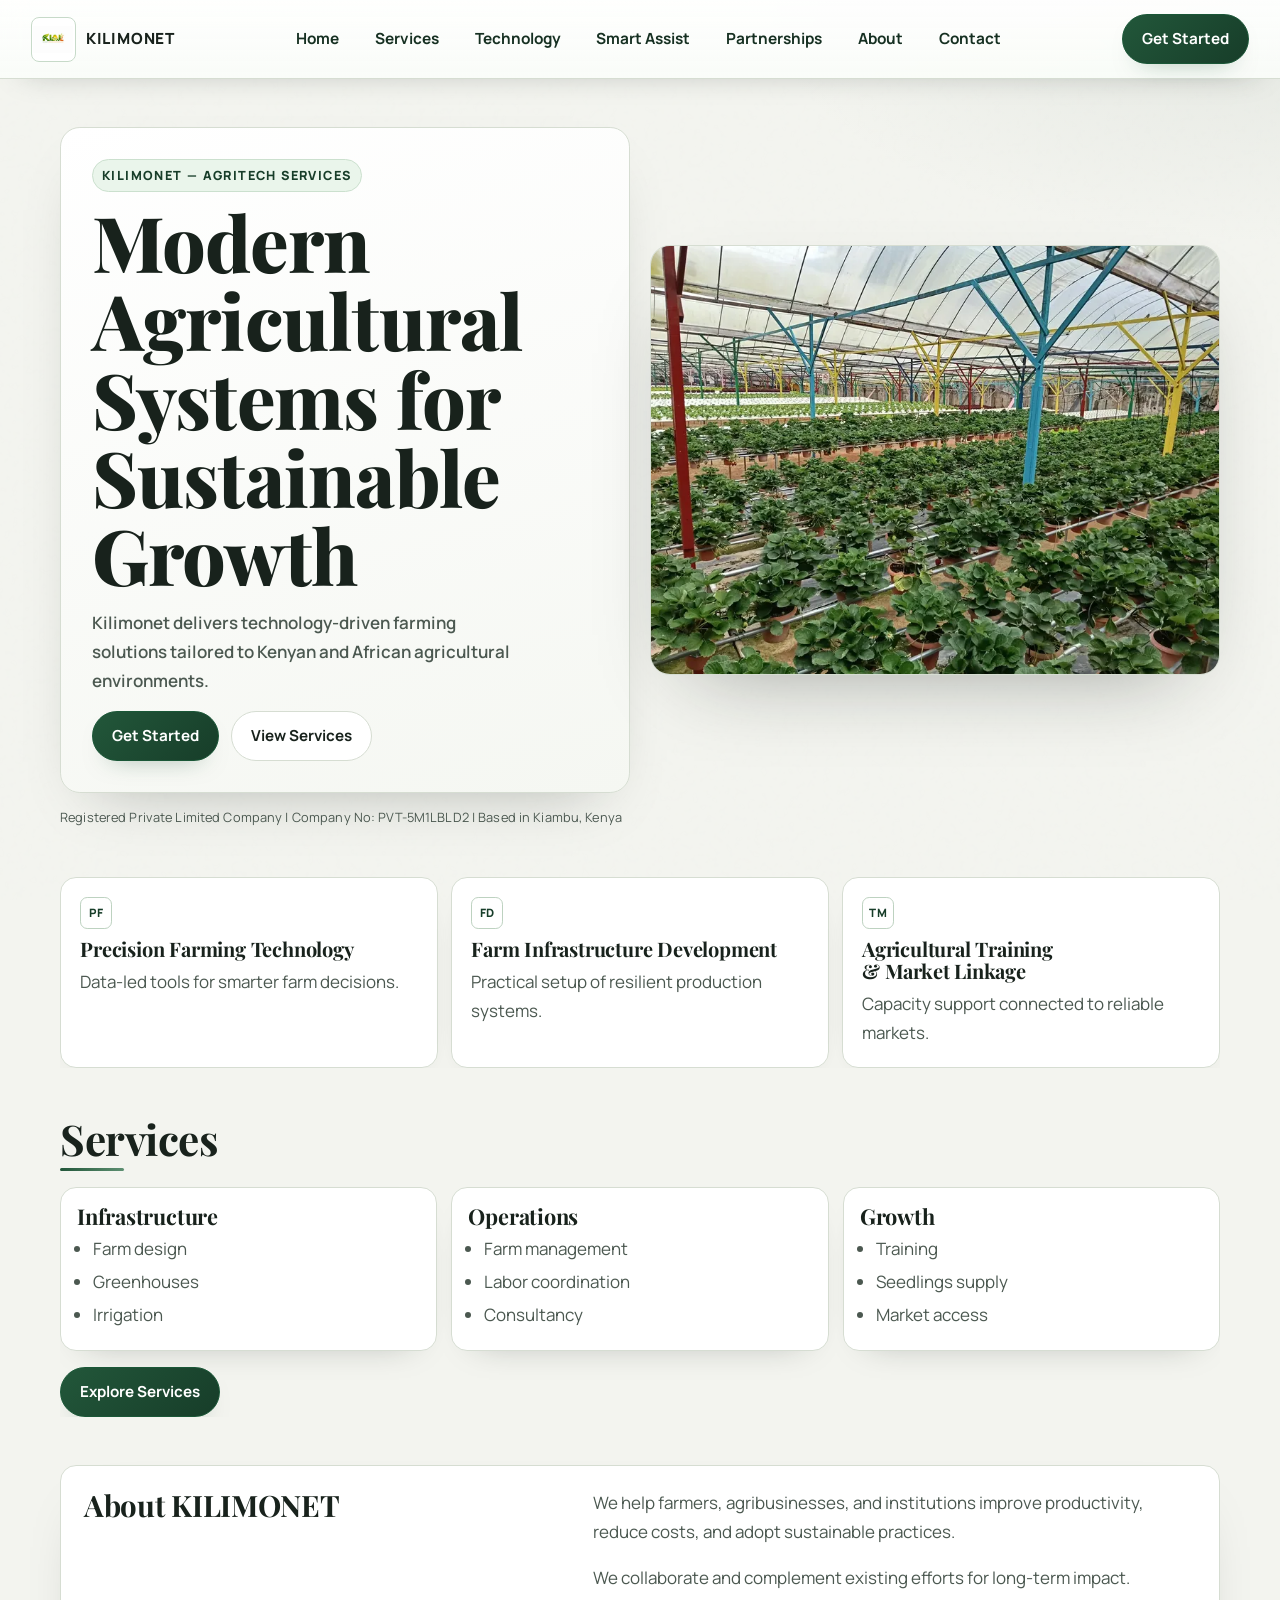
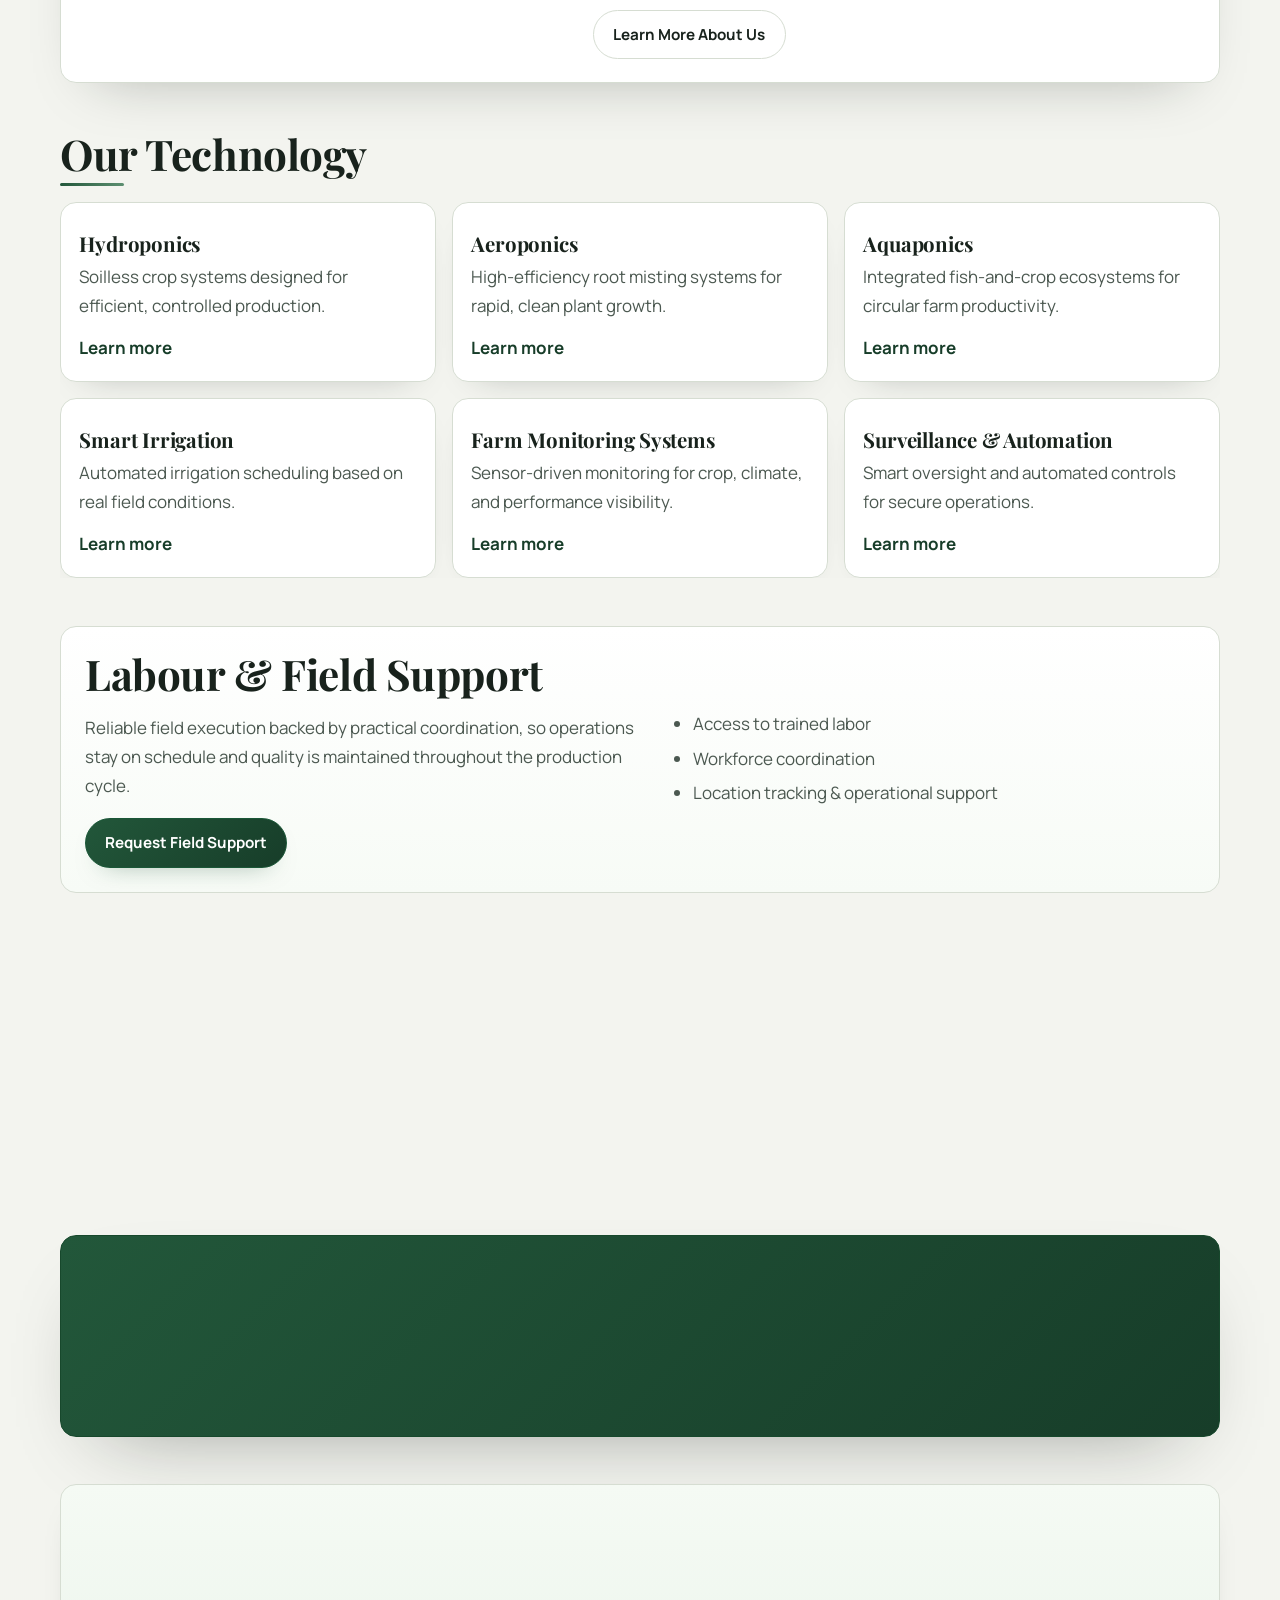
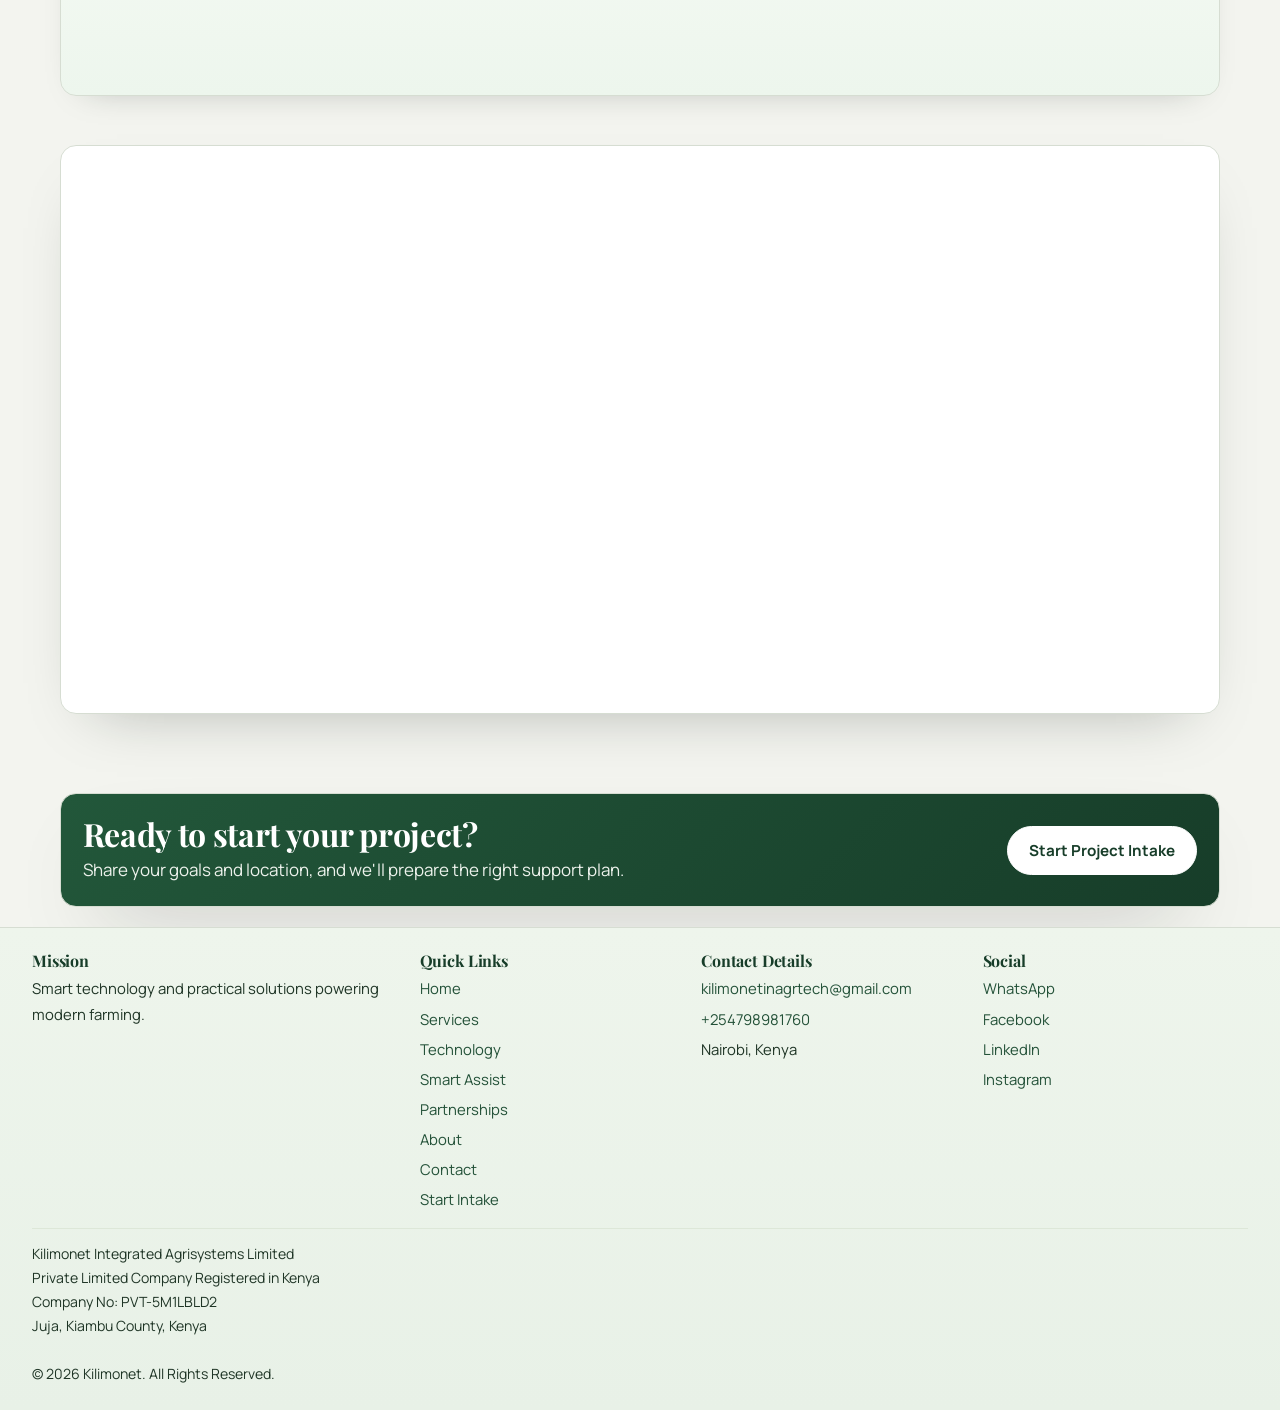
==== commit 62790fbb: "smart assist" ====
--- a/index.html
+++ b/index.html
@@ -34,6 +34,7 @@
       <a href="#top">Home</a>
       <a href="services.html">Services</a>
       <a href="technology.html">Technology</a>
+      <a href="smart-assist.html">Smart Assist</a>
       <a href="partnerships.html">Partnerships</a>
       <a href="about.html">About</a>
       <a href="contact.html">Contact</a>
@@ -279,6 +280,7 @@
           <li><a href="#top">Home</a></li>
           <li><a href="services.html">Services</a></li>
           <li><a href="technology.html">Technology</a></li>
+          <li><a href="smart-assist.html">Smart Assist</a></li>
           <li><a href="partnerships.html">Partnerships</a></li>
           <li><a href="about.html">About</a></li>
           <li><a href="contact.html">Contact</a></li>
